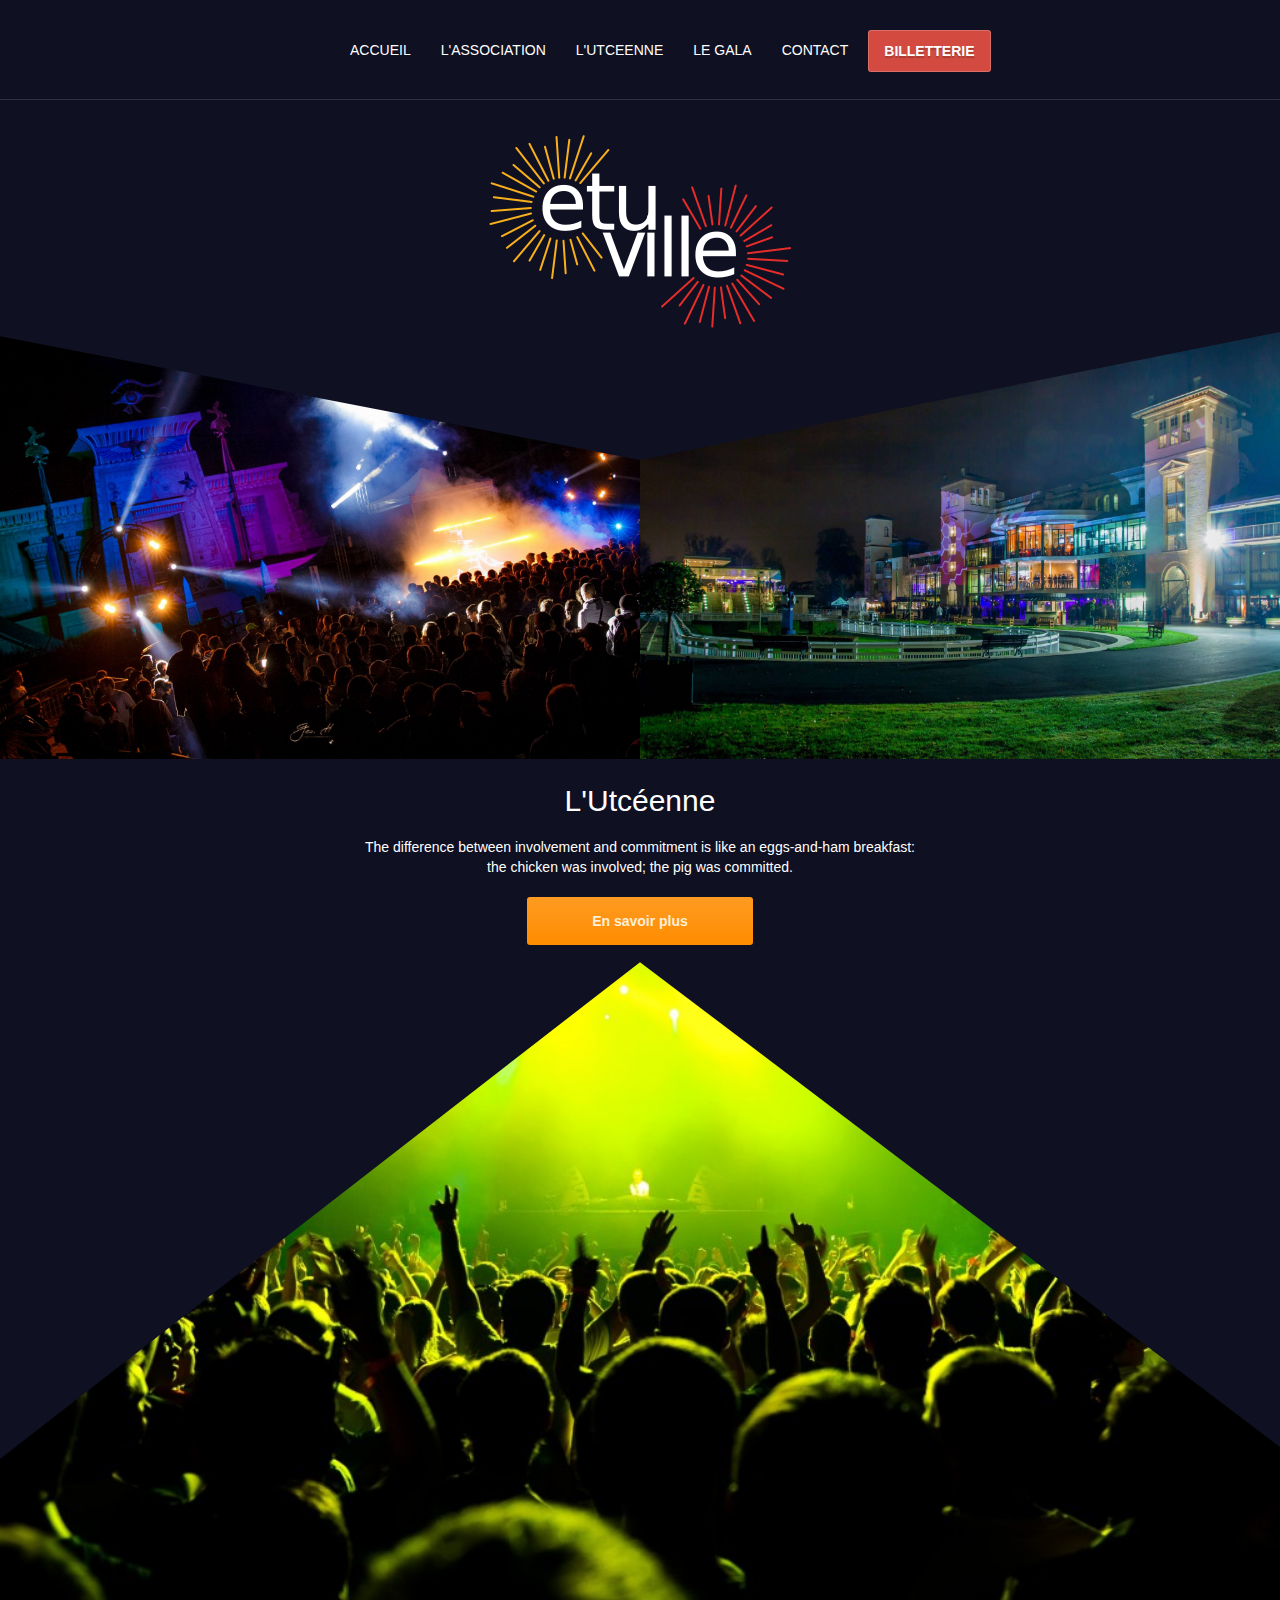
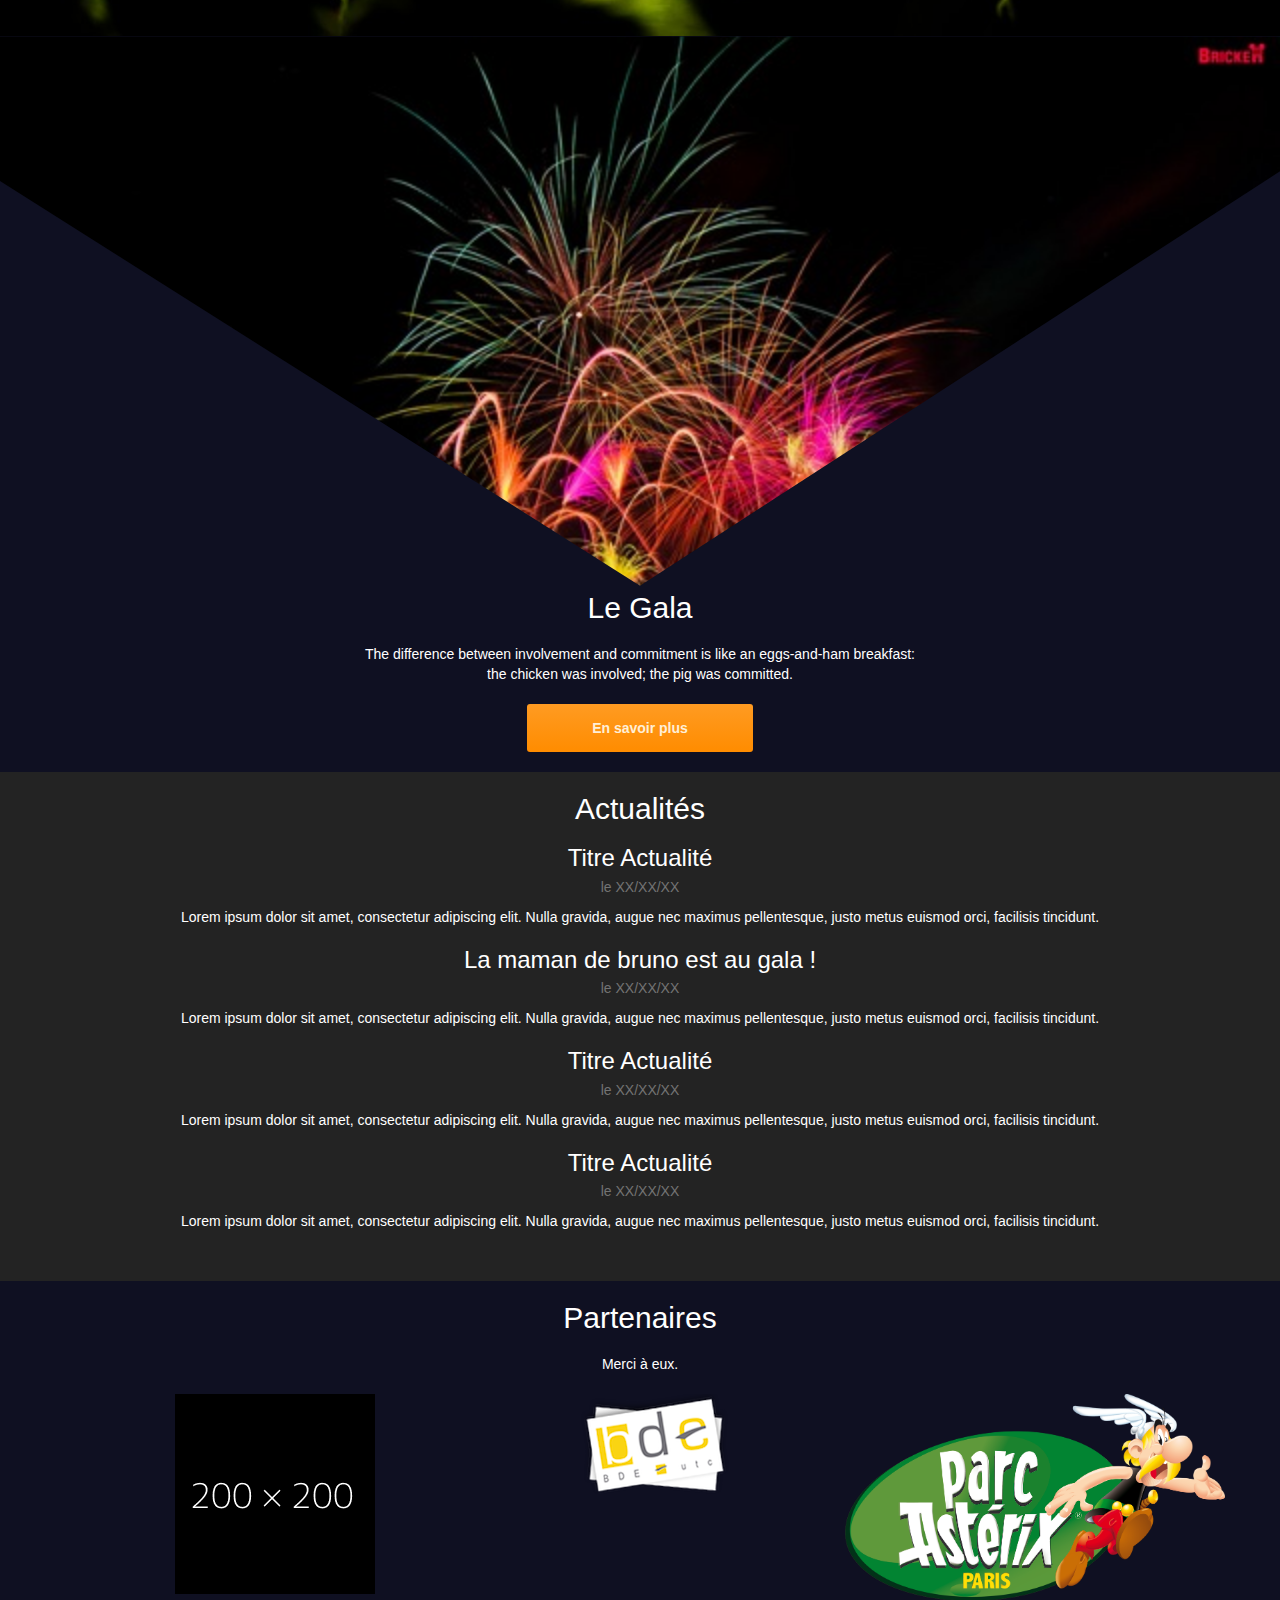
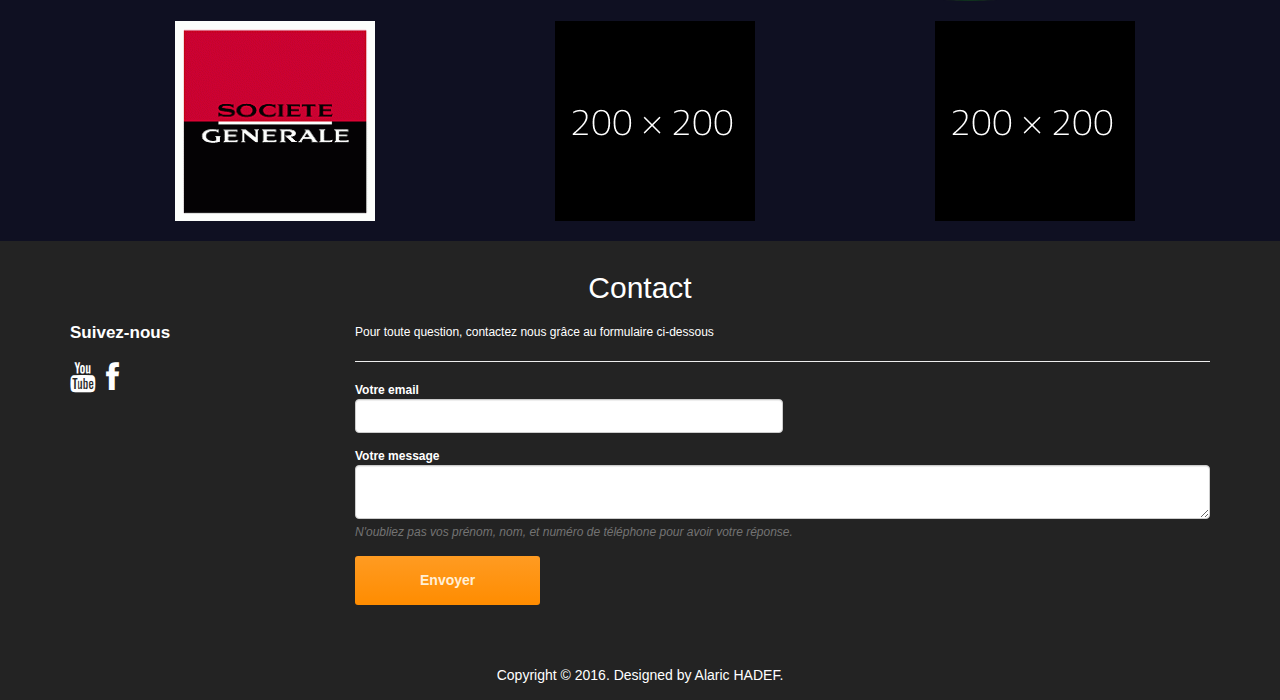
==== index.html @ 393c7830 "test photos carrousel" ====
<!DOCTYPE html>
<html lang="fr">
<head>
	<meta charset="utf-8">
	<meta name="viewport" content="width=device-width, initial-scale=1.0">
	<title>Etuville - Accueil</title>
	<link rel="shortcut icon" href="images/favicon.png">
	<link rel="stylesheet" media="screen" href="http://fonts.googleapis.com/css?family=Open+Sans:300,400,700">
	<link rel="stylesheet" href="css/bootstrap.min.css">
	<link rel="stylesheet" href="css/font-awesome.min.css">
	<link rel="stylesheet" href="css/style.css">
	<!--[if lt IE 9]>
	<script src="js/html5shiv.js"></script>
	<script src="js/respond.min.js"></script>
	<![endif]-->
</head>
<body class="home">
	<!-- Barre de navigation -->
	<nav class="navbar navbar-inverse navbar-fixed-top col-xs-12 col-sm-12 col-md-12 col-lg-12" >
		<div class="container col-md-offset-3 col-lg-offset-3">
			<div class="navbar-header">
				<button type="button" class="navbar-toggle collapsed" data-toggle="collapse" data-target="#navbar" aria-expanded="false" aria-controls="navbar">
					<span class="sr-only">Toggle navigation</span>
					<span class="icon-bar"></span>
					<span class="icon-bar"></span>
					<span class="icon-bar"></span>
					<span class="icon-bar"></span>
					<span class="icon-bar"></span>
				</button>
			</div>
			<div id="navbar" class="navbar-collapse collapse">
				<ul class="nav navbar-nav">
					<li class = "active"><a href="index.html">ACCUEIL</a></li>
					<li><a href="association.html">L'ASSOCIATION</a></li>
					<li><a href="index.html#utceenne">L'UTCEENNE</a></li>
					<li><a href="index.html#gala">LE GALA</a></li>
					<li><a href="index.html#contact">CONTACT</a></li>
					<li><a class="btn btn-success" href="http://assos.utc.fr/etuville/billetterie/">BILLETTERIE</a></li>
				</ul>
			</div>
		</div>
	</nav>
	<!-- /Barre de navigation -->
	<!-- Logo -->
	<header id="head">
		<img id="logo" class="img-responsive center-block" src="images/logo.png" alt="Logo Etuville">
	</header>
	<!-- /Logo -->
	<!-- Carrousel d'images -->
	<div class="col-xs-12 col-sm-12 col-md-12 col-lg-12 margin_bottom">
		<div class="col-xs-6 col-sm-6 col-md-6 col-lg-6" id="slidergauche">
			<figure>
				<img src="images/carrousel/asterix_1.jpg" alt="Photo soirée">
				<img src="images/carrousel/asterix_2.jpg" alt="Photo soirée">
				<img src="images/carrousel/asterix_3.jpg" alt="Photo soirée">
				<img src="images/carrousel/asterix_4.jpg" alt="Photo soirée">
			</figure>
		</div>
		<div id="sliderdroit">
			<figure>
				<img src="images/carrousel/gala_1.jpg" alt="Photo soirée">
				<img src="images/carrousel/gala_2.jpg" alt="Photo soirée">
				<img src="images/carrousel/gala_3.jpg" alt="Photo soirée">
				<img src="images/carrousel/gala_4.jpg" alt="Photo soirée">
			</figure>
		</div>
	</div>
	<!-- /Carrousel d'images -->
	<!-- L'UTCéenne -->
	<div class="padding_top text-center">
		<div class="margin_bottom">
			<h2 class="thin margin_bottom">L'Utcéenne</h2>
			<p class="margin_bottom">
				The difference between involvement and commitment is like an eggs-and-ham breakfast:<br>
				the chicken was involved; the pig was committed.
			</p>
			<p><a class="btn btn-action btn-lg" role="button" href="utceenne.html">En savoir plus</a></p>
			<a name="utceene"></a>
		</div>
		<div class="triangle_haut">
			<img class="img-responsive" src="images/utceenne.jpg">
		</div>
	</div>
	<!-- /L'UTCéenne -->
	<!-- Le Gala -->
	<div class="text-center">
		<div class="triangle_bas">
			<img class="img-responsive" src="images/gala.jpg">
			<a name="gala"></a>
		</div>
		<div class="margin_bottom">
			<h2 class="thin margin_bottom">Le Gala</h2>
			<p class="margin_bottom">
				The difference between involvement and commitment is like an eggs-and-ham breakfast:<br>
				the chicken was involved; the pig was committed.
			</p>
			<p><a class="btn btn-action btn-lg" role="button" href="gala.html">En savoir plus</a></p>
		</div>
	</div>
	<!-- /Le Gala -->
	<!-- Actualités -->
	<div class="background_grey padding_bottom">	
		<br>
		<h2 class="text-center">Actualités</h2>
		<br>
		<div class="row text-center margin_bottom">
			<div class="col-xs-12 col-sm-12 col-md-12 col-lg-12">
				<h3>Titre Actualité</h3>
				<p class="help-block">le XX/XX/XX</p>
				<p>Lorem ipsum dolor sit amet, consectetur adipiscing elit. Nulla gravida, augue nec maximus pellentesque, justo metus euismod orci, facilisis tincidunt.</p>
			</div>
		</div>
		<div class="row text-center margin_bottom">
			<div class="col-xs-12 col-sm-12 col-md-12 col-lg-12">
				<h3><a href = "gala.html#bruno"> La maman de bruno est au gala ! </a></h3>
				<p class="help-block">le XX/XX/XX</p>
				<p>Lorem ipsum dolor sit amet, consectetur adipiscing elit. Nulla gravida, augue nec maximus pellentesque, justo metus euismod orci, facilisis tincidunt.</p>
			</div>
		</div>
		<div class="row text-center margin_bottom">
			<div class="col-xs-12 col-sm-12 col-md-12 col-lg-12">
				<h3>Titre Actualité</h3>
				<p class="help-block">le XX/XX/XX</p>
				<p>Lorem ipsum dolor sit amet, consectetur adipiscing elit. Nulla gravida, augue nec maximus pellentesque, justo metus euismod orci, facilisis tincidunt.</p>
			</div>
		</div>
		<div class="row text-center margin_bottom">
			<div class="col-xs-12 col-sm-12 col-md-12 col-lg-12">
				<h3>Titre Actualité</h3>
				<p class="help-block">le XX/XX/XX</p>
				<p>Lorem ipsum dolor sit amet, consectetur adipiscing elit. Nulla gravida, augue nec maximus pellentesque, justo metus euismod orci, facilisis tincidunt.</p>
			</div>
		</div>
	</div>
	<!-- /Actualités -->
	<!-- Partenaires -->
	<div class="container">
		<br>
		<h2 class="text-center">Partenaires</h2>
		<br>
		<p class="text-center">Merci à eux.</p>
		<br>
		<div class="container text-center">
			<div class="row">
				<div class="col-xs-4 col-sm-4 col-md-4 col-lg-4"><a href="#"><img src="images/empty200x200.png" alt="Logo Partenaire"></a></div>
				<div class="col-xs-4 col-sm-4 col-md-4 col-lg-4"><a href="#"><img src="images/logo_bde.png" alt="Logo Partenaire"></a></div>
				<div class="col-xs-4 col-sm-4 col-md-4 col-lg-4"><a href="#"><img src="images/asterix.png" alt="Logo Partenaire"></a></div>
			</div>
			<br>
			<div class="row">
				<div class="col-xs-4 col-sm-4 col-md-4 col-lg-4"><a href="#"><img src="images/societegenerale.png" alt="Logo Partenaire"></a></div>
				<div class="col-xs-4 col-sm-4 col-md-4 col-lg-4"><a href="#"><img src="images/empty200x200.png" alt="Logo Partenaire"></a></div>
				<div class="col-xs-4 col-sm-4 col-md-4 col-lg-4"><a href="#"><img src="images/empty200x200.png" alt="Logo Partenaire"></a></div>
			</div>
			<br>
		</div>
	</div>
	<!-- /Partenaires -->
	<!-- Pied de page -->
	<footer id="footer" class="top-space">
		<div class="footer1">
			<h2 class="thin margin_bottom text-center">Contact</h2>
			<div class="container">
				<div class="row">
					<!-- Réseaux sociaux -->
					<div class="col-md-3 widget">
						<h3 class="widget-title">Suivez-nous</h3>
						<div class="widget-body">
							<p class="follow-me-icons">
								<!--<a href=""><i class="fa fa-twitter fa-2"></i></a>-->
								<!--<a href=""><i class="fa fa-dribbble fa-2"></i></a>-->
								<a href="https://www.youtube.com/user/ETUVILLE"><i class="fa fa-youtube fa-2"></i></a>
								<a href="https://www.facebook.com/profile.php?id=100010850087126"><i class="fa fa-facebook fa-2"></i></a>
							</p>
						</div>
					</div>
					<!-- /Réseaux sociaux -->
					<!-- Contact -->
					<div class="col-md-9 widget">
						<div class="widget-body">
							<a name="contact"></a>
							<p>Pour toute question, contactez nous grâce au formulaire ci-dessous</p>
							<hr>
							<form method="post" action="contact.php">
								<div class="row">
									<div class="col-sm-6">
										<div class="form-group">
											<label class="control-label required">Votre email</label>
											<input type="email" name="email" required="required" class="form-control">
										</div>
									</div>
								</div>
								<div class="form-group">
									<label class="control-label">Votre message</label>
									<textarea name="message" class="form-control"></textarea>
									<p class="help-block"><i>N'oubliez pas vos prénom, nom, et numéro de téléphone pour avoir votre réponse.</i></p>
								</div>
								<div class="form-group">
									<input class="btn btn-action btn-lg" type="submit" name="submit" value="Envoyer">
								</div>
							</form>
						</div>
					</div>
					<!-- /Contact -->
				</div>
			</div>
		</div>
		<div class="footer3">
			<p>Copyright &copy; 2016. Designed by Alaric HADEF.</p>
		</div>
	</footer>
	<!-- /Pied de page -->
	<script src="js/jquery.min.js"></script>
	<script src="js/bootstrap.min.js"></script>
</body>
</html>
---- css/style.css ----
#head {
	margin-top: 10%;
	text-align: center;
	color: white;
	font-family: "Open sans", Helvetica, Arial;
	font-weight: 300;
}
<<<<<<< HEAD
=======
.myhred{
height: 5px;
margin-left: auto;
margin-right: auto;
background-color:rgba(210, 74, 64, 1);
color:#FF0066;
border: 0 none;
margin-top: 50px;
margin-bottom:50px;
   
}

#head2 {
	text-align: center;
	color: white;
	font-family: "Open sans", Helvetica, Arial;
	font-weight: 300;
}

#head.secondary {
	height: 100px;
	min-height: 100px;
	padding-top: 0px;
}

#head .lead {
	font-family: "Open sans", Helvetica, Arial;
	font-size: 44px;
	margin-bottom: 6px;
	color: white;
	line-height: 1.15em;
}

#head .tagline {
	color: rgba(255,255,255,0.75);
	margin-bottom: 25px;
}

#head .tagline a {
	color: #fff;
}

#head .btn {
	margin-bottom: 10px;
}

#head .btn-default {
	text-shadow: none;
	background: transparent;
	color: rgba(255,255,255,.5);
	-webkit-box-shadow: inset 0px 0px 0px 3px rgba(255,255,255,.5);
	-moz-box-shadow: inset 0px 0px 0px 3px rgba(255,255,255,.5);
	box-shadow: inset 0px 0px 0px 3px rgba(255,255,255,.5);
	background: transparent;
}

#head .btn-default:hover, #head .btn-default:focus {
	color: rgba(255,255,255,.8);
	-webkit-box-shadow: inset 0px 0px 0px 3px rgba(255,255,255,.8);
	-moz-box-shadow: inset 0px 0px 0px 3px rgba(255,255,255,.8);
	box-shadow: inset 0px 0px 0px 3px rgba(255,255,255,.8);
	background: transparent;
}

#head .btn-default:active, #head .btn-default.active {
	color: #fff;
	-webkit-box-shadow: inset 0px 0px 0px 3px #fff;
	-moz-box-shadow: inset 0px 0px 0px 3px #fff;
	box-shadow: inset 0px 0px 0px 3px #fff;
	background: transparent;
}

@media (max-width: 767px) { 
	#head {
		min-height: 420px;
		padding-top: 160px;
	}
	#head .lead {
		font-size: 34px;
	}
}

.col-centered {
	float: none;
	margin: 0 auto;
}
>>>>>>> origin/master

h1, h2, h3, h4, h5, h6 {
	font-family: "Open sans", Helvetica, Arial;
}

.thin {
	font-weight: 300;
	color: white;
}

img { max-width: 100% }

/* Main content block */
.maincontent { }
/* Sidebars */
.sidebar {
    padding-top: 36px;
    padding-bottom: 30px;
}
.sidebar .widget { margin-bottom: 20px }
.sidebar h1,
.sidebar .h1,
.sidebar h2,
.sidebar .h2,
.sidebar h3,
.sidebar .h3 { margin-top: 20px }
/* Footer */
.footer1 {
    background: #232323;
    padding: 30px 0 0 0;
    font-size: 12px;
    color: #999;
}
.footer1 a { color: white; }
.footer1 a:hover .fa-facebook{ color: #365899 }
.footer1 a:hover .fa-youtube{ color: #cc181e }
.footer1 .widget { margin-bottom: 30px }
.footer1 .widget-title {
    font-size: 17px;
    font-weight: bold;
    color: white;
    margin: 0 0 20px;
}
.footer1 .entry-meta {
    border-top: 1px solid #ccc;
    border-bottom: 1px solid #ccc;
    margin: 0 0 35px 0;
    padding: 2px 0;
    color: #888888;
    font-size: 12px;
    font-size: 0.75rem;
}
.footer1 .entry-meta a { color: #333333 }
.footer1 .entry-meta .meta-in {
    border-top: 1px solid #ccc;
    border-bottom: 1px solid #ccc;
    padding: 10px 0;
}
.follow-me-icons { 
	font-size: 30px;
}
.follow-me-icons i {
    float: left;
    margin: 0 10px 0 0;
}
.footer2 {
    background: #191919;
    padding: 15px 0;
    color: #777;
    font-size: 12px;
}
.footer2 a { color: #aaa }
.footer2 a:hover { color: #fff }
.footer2 p { margin: 0 }
.widget-simplenav { margin-left: -5px }
.widget-simplenav a { margin: 0 5px }
/* bootstrap-theme.css */
/* font-family: "CenturyGothicRegular"; _NO__DOTCOMMA__AFTER__*/
@font-face {
    font-family: "CenturyGothicRegular";
    src: url("../fonts/CenturyGothicRegular/CenturyGothicRegular.eot");
    src: url("../fonts/CenturyGothicRegular/CenturyGothicRegular.eot?#iefix")format("embedded-opentype"),
    url("../fonts/CenturyGothicRegular/CenturyGothicRegular.woff") format("woff"),
    url("../fonts/CenturyGothicRegular/CenturyGothicRegular.ttf") format("truetype");
    font-style: normal;
    font-weight: normal;
}

/*******************************/
/*          Navigation         */
/*******************************/

.navbar-inverse {
    border-radius : 0;
    background : rgba(15, 16, 34, 1);
    border-bottom : 1px solid rgba(255, 255, 255, 0.15);
    min-height : 100px;
    padding-top : 25px;
    margin-bottom:0;
}

.navbar-inverse *:focus { outline: 0; }
media_tag_1 {media_subcode:1}

.navbar-inverse .navbar-nav > li > a,
.navbar-inverse .navbar-nav > .open ul > a { color:rgba(255, 255, 255, .4); }

.navbar-inverse .navbar-nav > .active > a,
.navbar-inverse .navbar-nav > .active > a:hover, 
.navbar-inverse .navbar-nav > .active > a:focus { color: #fff; background:none ; }
.navbar-inverse .navbar-nav > .open > a{ background:none; color:white; }

.navbar-inverse .navbar-nav>li>a:hover, 
.navbar-inverse .navbar-nav>li>a:focus,
.navbar-inverse .navbar-nav>.open>a:hover, 
.navbar-inverse .navbar-nav>.open>a:focus { background:none; color:white; }

.navbar-inverse .navbar-nav > .active > a { background:none; color:white; }

.navbar-inverse .navbar-brand { font-family: "CenturyGothicRegular", helvetica, arial; font-size: 24px; color:white; padding:0 0 0 15px; margin:12px 0 0 0; }
.navbar-inverse .navbar-brand img { margin-top:-8px;}

.navbar-nav .dropdown-menu {
    left:-5px;
    font-size: 13px;
    background-color: rgba(0, 0, 0, .7);
    border: 0px none;
    -webkit-border-radius: 0px; -moz-border-radius: 0px; border-radius: 0px;
    -webkit-box-shadow: 0 6px 12px rgba(0, 0, 0, 0.175); box-shadow: 0 6px 12px rgba(0, 0, 0, 0.175);
}
.navbar-nav .dropdown-menu > li > a {  padding:7px 20px; }
.navbar-nav .dropdown-menu > li > a:hover,
.navbar-nav .dropdown-menu > li > a:focus,
.navbar-nav .dropdown-menu > .active > a:hover{ background: rgba(255, 255, 255, .1); color:white; }

.navbar-nav .dropdown-menu > .active > a,
.navbar-nav .dropdown-menu > .active > a:focus { background: none; color:#fff; }

.navbar-nav .btn { border:1px solid rgba(255, 255, 255, .2); margin-left:5px; margin-top:5px; padding-top:10px; padding-bottom:10px; }

.navbar-nav a.btn:focus, 
.navbar-nav a.btn:hover  { border:1px solid rgba(255,255,255,.6); }

.navbar-collapse { 
	border:0 none;
  	border-top:0 none; 
  	box-shadow: none; 
  	margin: auto;
 }
media_tag_2 {media_subcode:2}

.navbar-static-top,
.navbar-fixed-top,
.navbar-fixed-bottom { border-radius: 0; }


.navbar-inverse .navbar-nav>li>a{
	color: white;
}

.btn-default, .btn-primary, .btn-success, .btn-action
.btn-info,    .btn-warning, .btn-danger {
    text-shadow: 0 2px 1px rgba(0, 0, 0, .2);
}

.btn { padding: 10px 40px; font-weight: bold; border:0 none; -webkit-border-radius: 3px; -moz-border-radius: 3px; border-radius: 3px; }
.btn-lg { padding: 15px 65px; font-size: 14px; font-weight:bold; }
.btn-default { text-shadow: none; background:transparent; color:rgba(50,50,50,.5); -webkit-box-shadow:inset 0px 0px 0px 3px rgba(50,50,50,.5); -moz-box-shadow:inset 0px 0px 0px 3px rgba(50,50,50,.5); box-shadow:inset 0px 0px 0px 3px rgba(50,50,50,.5); }
.btn-default:hover,
.btn-default:focus { color:rgba(50,50,50,.8); -webkit-box-shadow:inset 0px 0px 0px 3px rgba(50,50,50,.8); -moz-box-shadow:inset 0px 0px 0px 3px rgba(50,50,50,.8); box-shadow:inset 0px 0px 0px 3px rgba(50,50,50,.8); background: transparent; }
.btn-default:active,
.btn-default.active { color:#333; -webkit-box-shadow:inset 0px 0px 0px 3px #333; -moz-box-shadow:inset 0px 0px 0px 3px #333; box-shadow:inset 0px 0px 0px 3px #333; background: transparent; }

.btn-action,
.btn-primary { color:#FFEFD7; background-image: -webkit-linear-gradient(top, #FF9B22 0%, #FF8C00 100%); background-image: linear-gradient(to bottom, #FF9B22 0%, #FF8C00 100%); filter: progid:DXImageTransform.Microsoft.gradient(startColorstr='#ffFF9B22', endColorstr='#ffFF8C00', GradientType=0); filter: progid:DXImageTransform.Microsoft.gradient(enabled = false); background-repeat: repeat-x; border:0 none; }
.btn-action:hover,
.btn-action:focus { color:#fff; background: #FF9B22; }
.btn-action:active {    background: #FF8C00; }

.img-rounded { -webkit-border-radius: 3px; -moz-border-radius: 3px; border-radius: 3px; }

body {
    background: rgba(15, 16, 34, 1) !important;
    color: white;
}

#logo {
	margin-top: 2%;
}

/* Carrousels */
/* Carrousels */
/* Carrousels */
/* Carrousels */
/* Carrousels */

media_tag_3 {media_subcode:3}
media_tag_4 {media_subcode:4}
media_tag_5 {media_subcode:5}

.col-xs-1, .col-sm-1, .col-md-1, .col-lg-1, 
.col-xs-2, .col-sm-2, .col-md-2, .col-lg-2, 
.col-xs-3, .col-sm-3, .col-md-3, .col-lg-3, 
.col-xs-4, .col-sm-4, .col-md-4, .col-lg-4, 
.col-xs-5, .col-sm-5, .col-md-5, .col-lg-5, 
.col-xs-6, .col-sm-6, .col-md-6, .col-lg-6, 
.col-xs-7, .col-sm-7, .col-md-7, .col-lg-7, 
.col-xs-8, .col-sm-8, .col-md-8, .col-lg-8, 
.col-xs-9, .col-sm-9, .col-md-9, .col-lg-9, 
.col-xs-10, .col-sm-10, .col-md-10, .col-lg-10, 
.col-xs-11, .col-sm-11, .col-md-11, .col-lg-11, 
.col-xs-12, .col-sm-12, .col-md-12, .col-lg-12 {
    padding-left: 0px;
    padding-right: 0px;
}

.row {
	margin-right: 0px;
	margin-left: 0px;
}

h1, h2, h3, h4, h5, h6, ul, li, a, div, p, body, input, button, select,label, ul, li, div, section, article, aside, input, button, textarea, select, label {
	margin: 0px;
	padding: 0px;
	color: white;
}

div#slidergauche {
	width: 100%;
	max-width: 720px;
}

div#slidergauche figure {
	position: relative;
	width: 400%;
	margin: 0;
	padding: 0;
	font-size: 0;
	text-align: left;
}

div#slidergauche figure img {
	width: 25%;
	height: auto;
	float: left;
	-webkit-clip-path: polygon(0 1%, 100% 30%, 100% 100%, 0% 100%);
	clip-path: polygon(0 1%, 100% 30%, 100% 100%, 0% 100%);
}

div#slidergauche {
	width: 75%;
	max-width: 3840px;
	overflow: hidden;
}

@keyframes slidygauche {
	0% { left: 0% }
	20% { left: 0% }
	25% { left: -100% }
	45% { left: -100% }
	50% { left: -200% }
	70% { left: -200% }
	90% { left: -300% }
	100% { left: -300% }
}

div#slidergauche figure {
	position: relative;
	width: 400%;
	margin: 0;
	padding: 0;
	font-size: 0;
	left: 0;
	text-align: left;
	animation: 30s slidygauche infinite;
}

div#sliderdroit figure {
	position: relative;
	width: 400%;
	margin: 0;
	padding: 0;
	font-size: 0;
	text-align: left;
}

div#sliderdroit figure img {
	width: 25%;
	height: auto;
	float: left;
	-webkit-clip-path: polygon(0 30%, 100% 0, 100% 100%, 0% 100%);
	clip-path: polygon(0 30%, 100% 0, 100% 100%, 0% 100%);
}

div#sliderdroit {
	width: 75%;
	max-width: 3840px;
	overflow: hidden;
}

@keyframes slidydroit {
	0% { left: -300% }
	20% { left: -300% }
	25% { left: -200% }
	45% { left: -200% }
	50% { left: -100% }
	70% { left: -100% }
	90% { left: 0% }
	100% { left: 0% }
}

div#sliderdroit figure {
	position: relative;
	width: 400%;
	margin: 0;
	padding: 0;
	font-size: 0;
	left: 0;
	text-align: left;
	animation: 30s slidydroit infinite;
}

div#sliderdroit, div#sliderdroit{
  display: inline-block;
  width: 50%;
}

div#slidergauche{
  width: 50%;
}

.triangle_haut {
	margin-top: -40%;
	-webkit-clip-path: polygon(50% 43%, 100% 84%, 100% 100%, 0 100%, 0 85%);
	clip-path: polygon(50% 43%, 100% 84%, 100% 100%, 0 100%, 0 85%);
}

.triangle_haut img{
	width: 100%;
}

.triangle_bas {
	margin-bottom: -32%;
	-webkit-clip-path: polygon(50% 57%, 100% 14%, 100% 0, 0 0, 0 15%);
	clip-path: polygon(50% 57%, 100% 14%, 100% 0, 0 0, 0 15%);
}

.triangle_bas img{
	width: 100%;
}

.btn-success{
	background-color:rgba(210, 74, 64, 1);
}

.footer3{
	background-color: #232323;
	padding: 15px;
	text-align: center;
}

.margin_bottom{
	margin-bottom: 20px;
}

.padding_bottom{
	padding-bottom: 30px;
}

.padding_top{
	padding-top: 30px;
}
.background_grey{
	background-color: #232323;
}
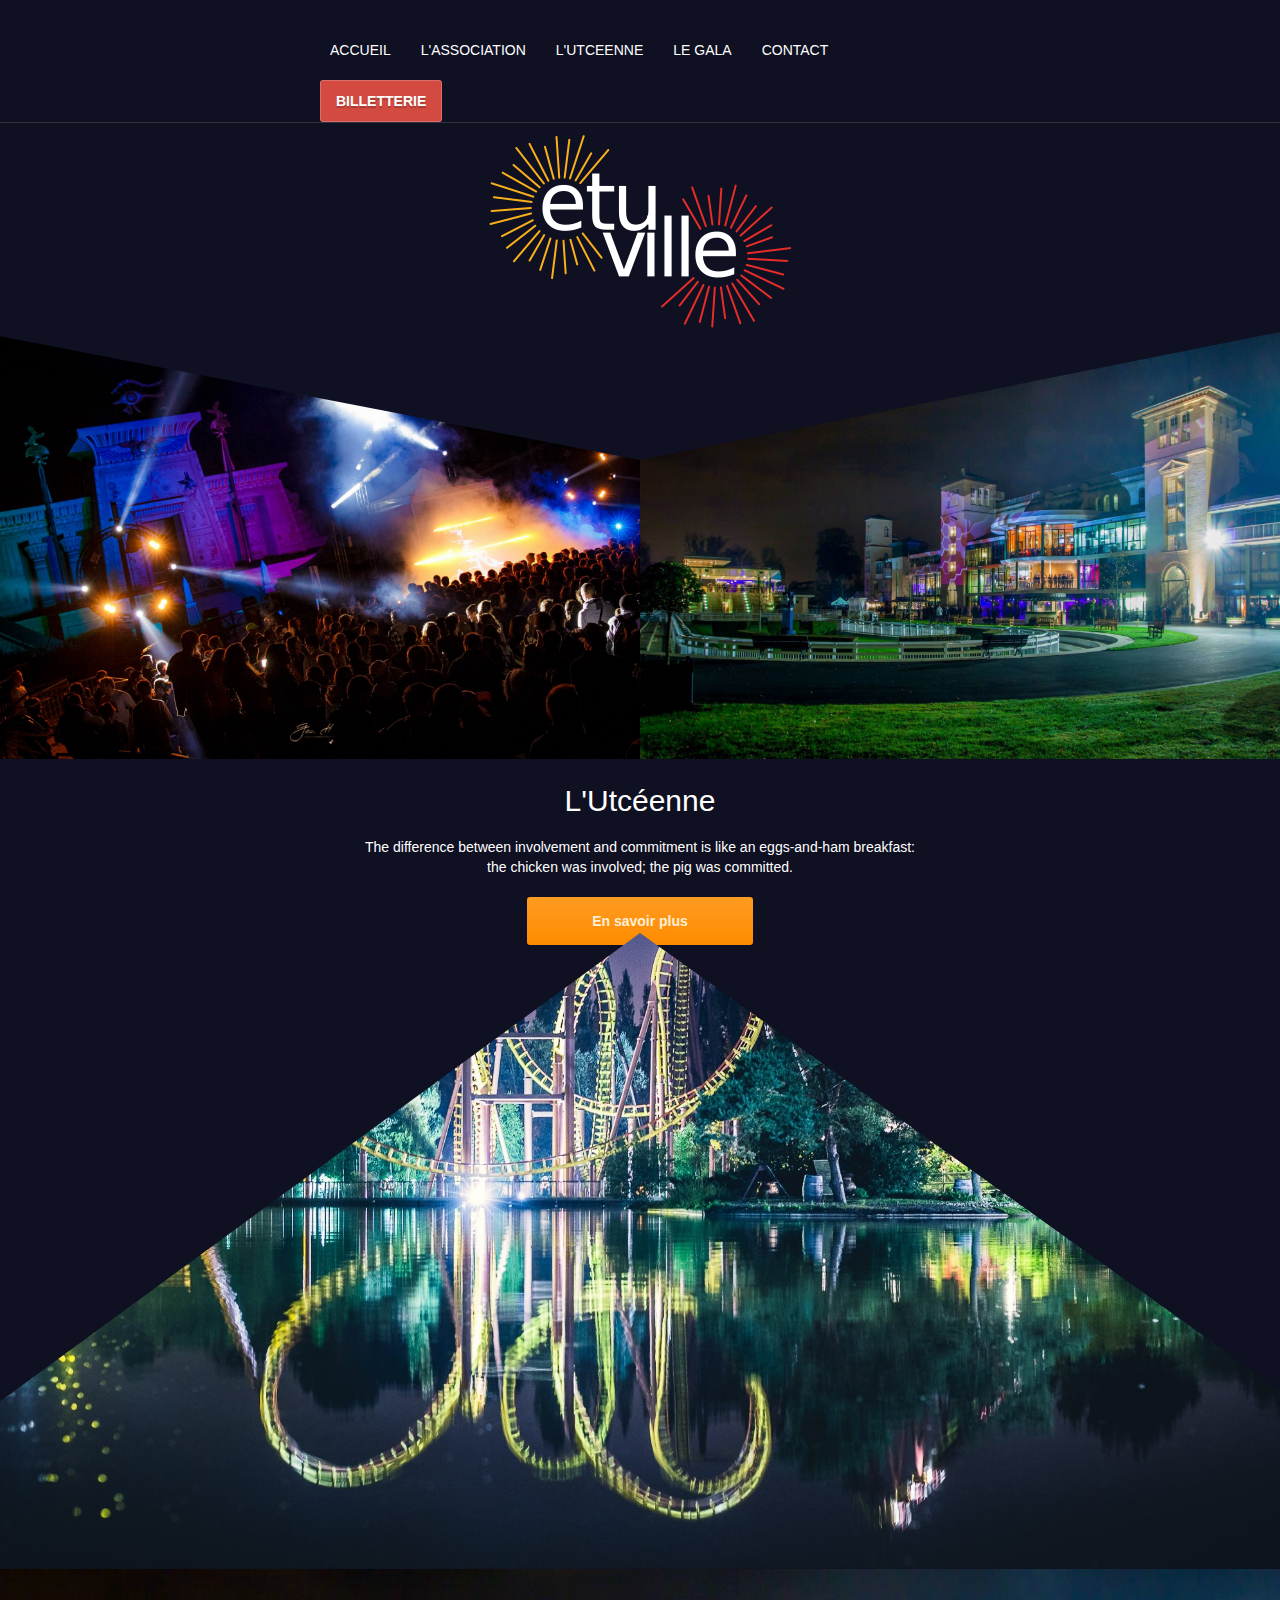
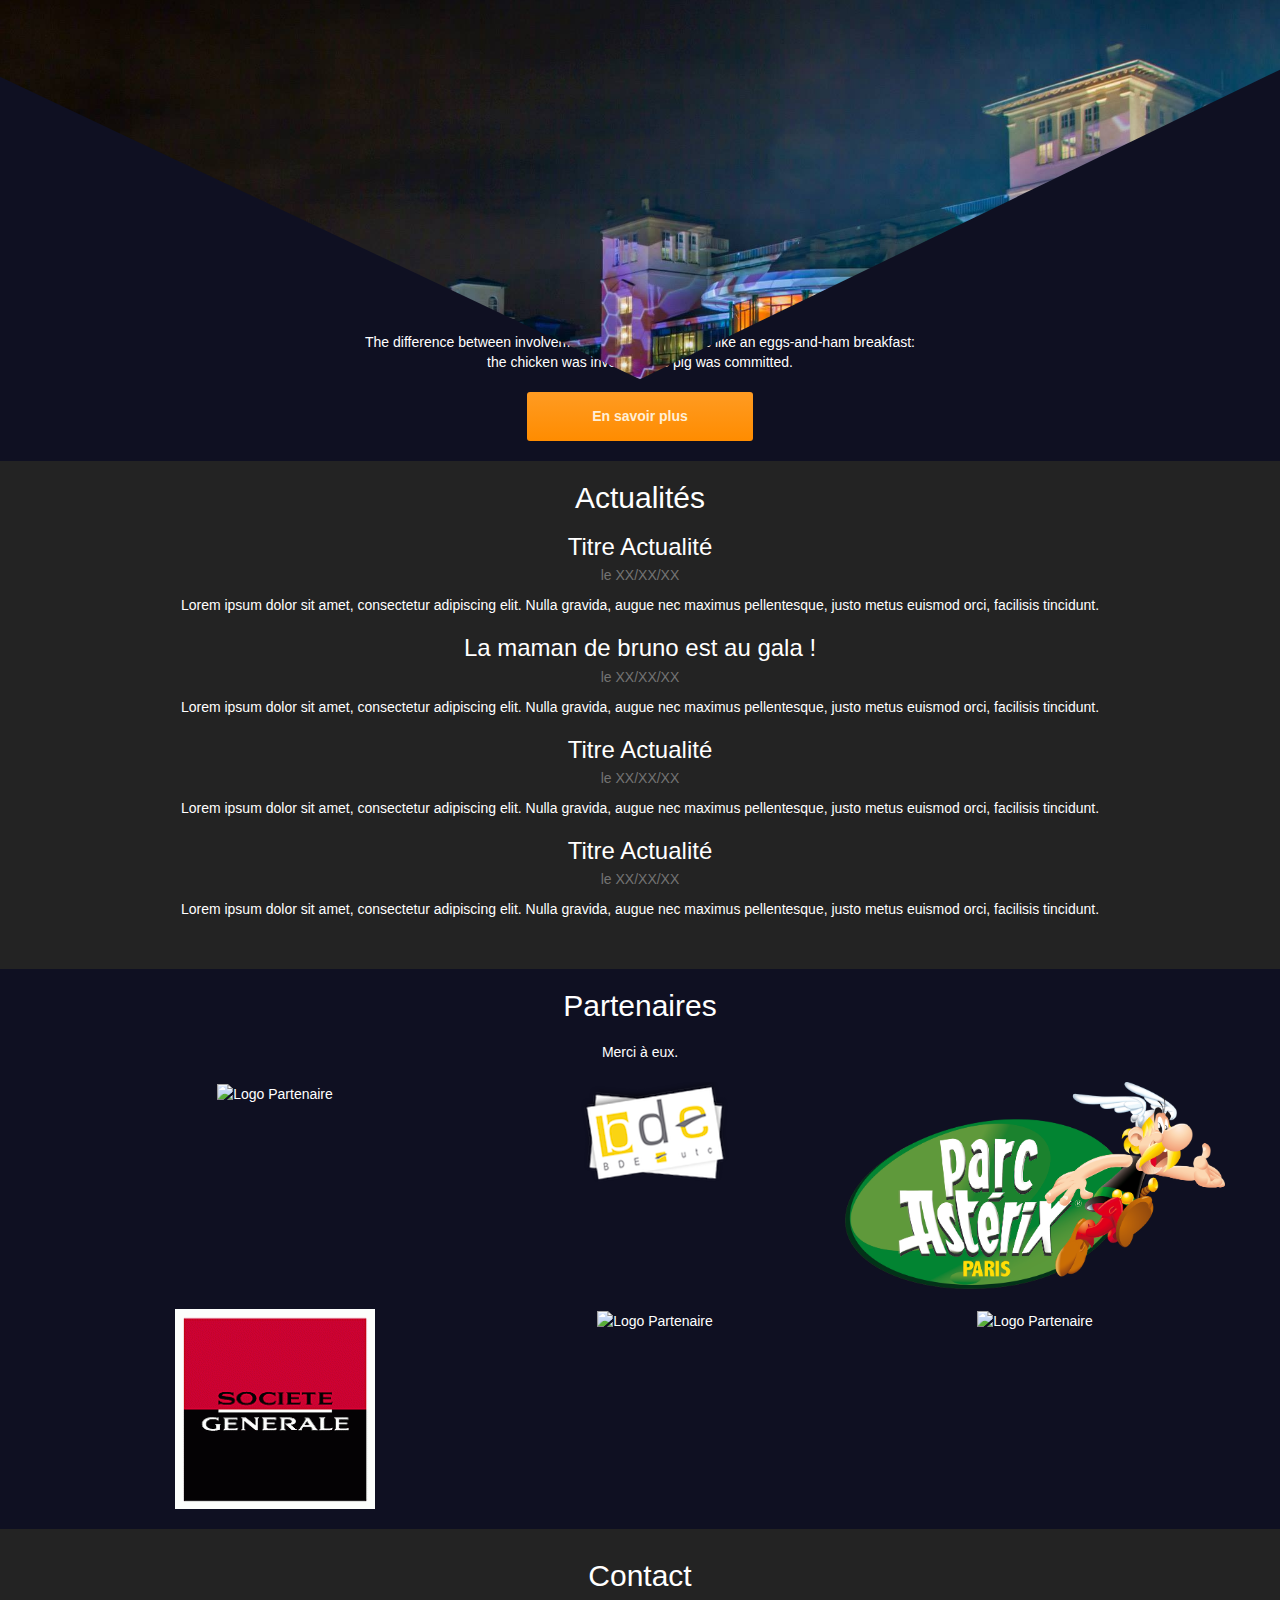
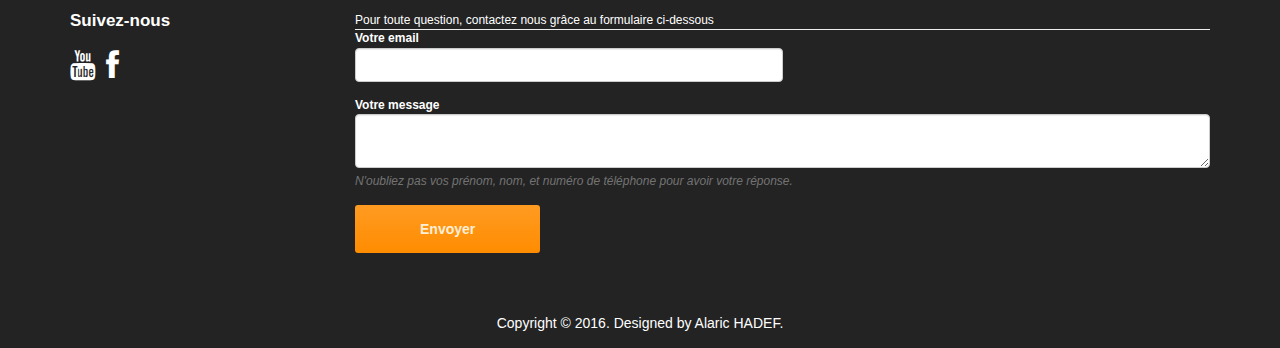
==== commit 7a33cf5c: "amélioration graphique" ====
--- a/index.html
+++ b/index.html
@@ -16,8 +16,8 @@
 </head>
 <body class="home">
 	<!-- Barre de navigation -->
-	<nav class="navbar navbar-inverse navbar-fixed-top col-xs-12 col-sm-12 col-md-12 col-lg-12" >
-		<div class="container col-md-offset-3 col-lg-offset-3">
+	<nav class="navbar navbar-inverse navbar-fixed-top navbar_center" >
+		<div class="container">
 			<div class="navbar-header">
 				<button type="button" class="navbar-toggle collapsed" data-toggle="collapse" data-target="#navbar" aria-expanded="false" aria-controls="navbar">
 					<span class="sr-only">Toggle navigation</span>
@@ -142,15 +142,15 @@
 		<br>
 		<div class="container text-center">
 			<div class="row">
-				<div class="col-xs-4 col-sm-4 col-md-4 col-lg-4"><a href="#"><img src="images/empty200x200.png" alt="Logo Partenaire"></a></div>
-				<div class="col-xs-4 col-sm-4 col-md-4 col-lg-4"><a href="#"><img src="images/logo_bde.png" alt="Logo Partenaire"></a></div>
-				<div class="col-xs-4 col-sm-4 col-md-4 col-lg-4"><a href="#"><img src="images/asterix.png" alt="Logo Partenaire"></a></div>
+				<div class="col-xs-4 col-sm-4 col-md-4 col-lg-4"><a href="#"><img src="images/partenaires/empty200x200.png" alt="Logo Partenaire"></a></div>
+				<div class="col-xs-4 col-sm-4 col-md-4 col-lg-4"><a href="#"><img src="images/partenaires/logo_bde.png" alt="Logo Partenaire"></a></div>
+				<div class="col-xs-4 col-sm-4 col-md-4 col-lg-4"><a href="#"><img src="images/partenaires/asterix.png" alt="Logo Partenaire"></a></div>
 			</div>
 			<br>
 			<div class="row">
-				<div class="col-xs-4 col-sm-4 col-md-4 col-lg-4"><a href="#"><img src="images/societegenerale.png" alt="Logo Partenaire"></a></div>
-				<div class="col-xs-4 col-sm-4 col-md-4 col-lg-4"><a href="#"><img src="images/empty200x200.png" alt="Logo Partenaire"></a></div>
-				<div class="col-xs-4 col-sm-4 col-md-4 col-lg-4"><a href="#"><img src="images/empty200x200.png" alt="Logo Partenaire"></a></div>
+				<div class="col-xs-4 col-sm-4 col-md-4 col-lg-4"><a href="#"><img src="images/partenaires/societegenerale.png" alt="Logo Partenaire"></a></div>
+				<div class="col-xs-4 col-sm-4 col-md-4 col-lg-4"><a href="#"><img src="images/partenaires/empty200x200.png" alt="Logo Partenaire"></a></div>
+				<div class="col-xs-4 col-sm-4 col-md-4 col-lg-4"><a href="#"><img src="images/partenaires/empty200x200.png" alt="Logo Partenaire"></a></div>
 			</div>
 			<br>
 		</div>
--- a/css/style.css
+++ b/css/style.css
@@ -186,6 +186,11 @@
 /*          Navigation         */
 /*******************************/
 
+.navbar-inverse .navbar-collapse, .navbar-inverse .navbar-form{
+	max-width: 650px;
+	margin: auto;
+}
+
 .navbar-inverse {
     border-radius : 0;
     background : rgba(15, 16, 34, 1);
@@ -315,7 +320,7 @@
 	margin-left: 0px;
 }
 
-h1, h2, h3, h4, h5, h6, ul, li, a, div, p, body, input, button, select,label, ul, li, div, section, article, aside, input, button, textarea, select, label {
+h1, h2, h3, h4, h5, h6, ul, li, a, div, p, body, input, button, select,label, ul, li, div, section, article, aside, input, button, textarea, select, label, hr {
 	margin: 0px;
 	padding: 0px;
 	color: white;
@@ -455,6 +460,10 @@
 	text-align: center;
 }
 
+.text-justify{
+	text-align: justify;
+}
+
 .margin_bottom{
 	margin-bottom: 20px;
 }
@@ -468,4 +477,8 @@
 }
 .background_grey{
 	background-color: #232323;
+}
+
+.orange{
+	color: rgb(231,165,48);
 }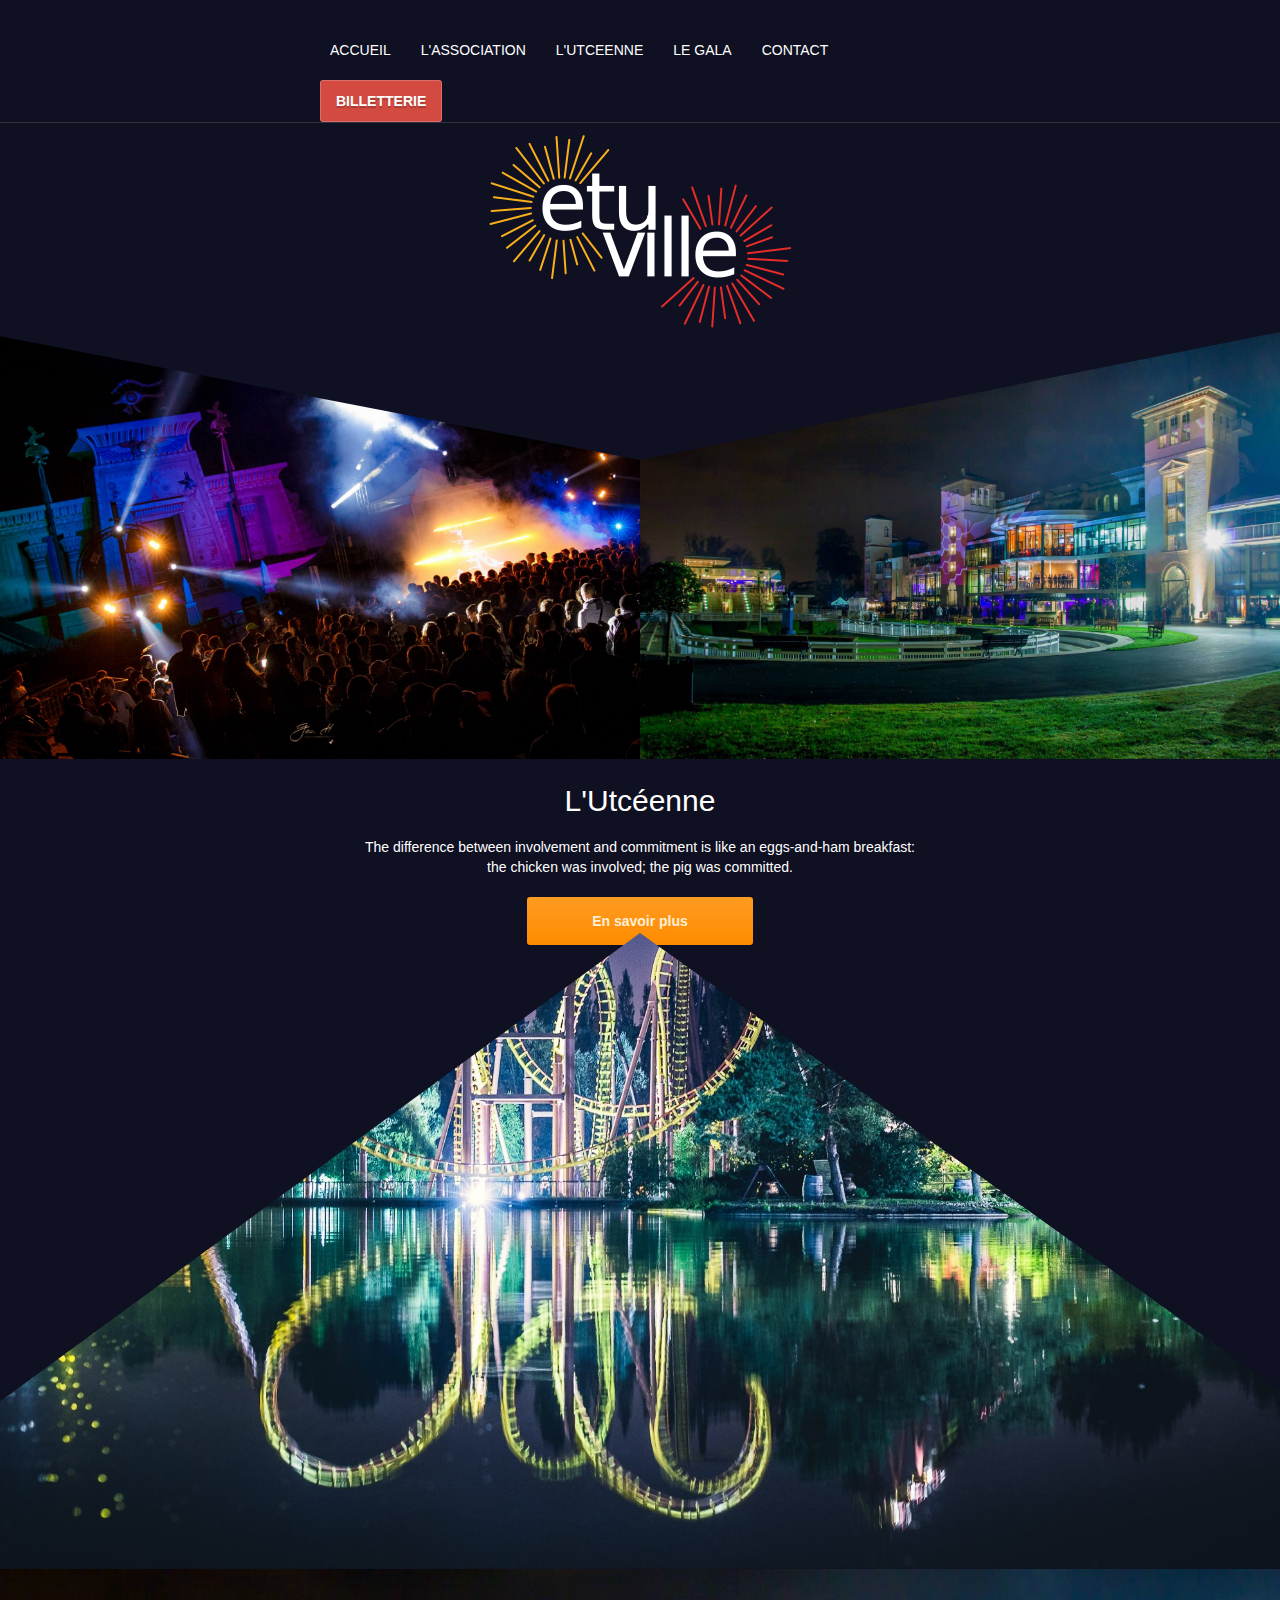
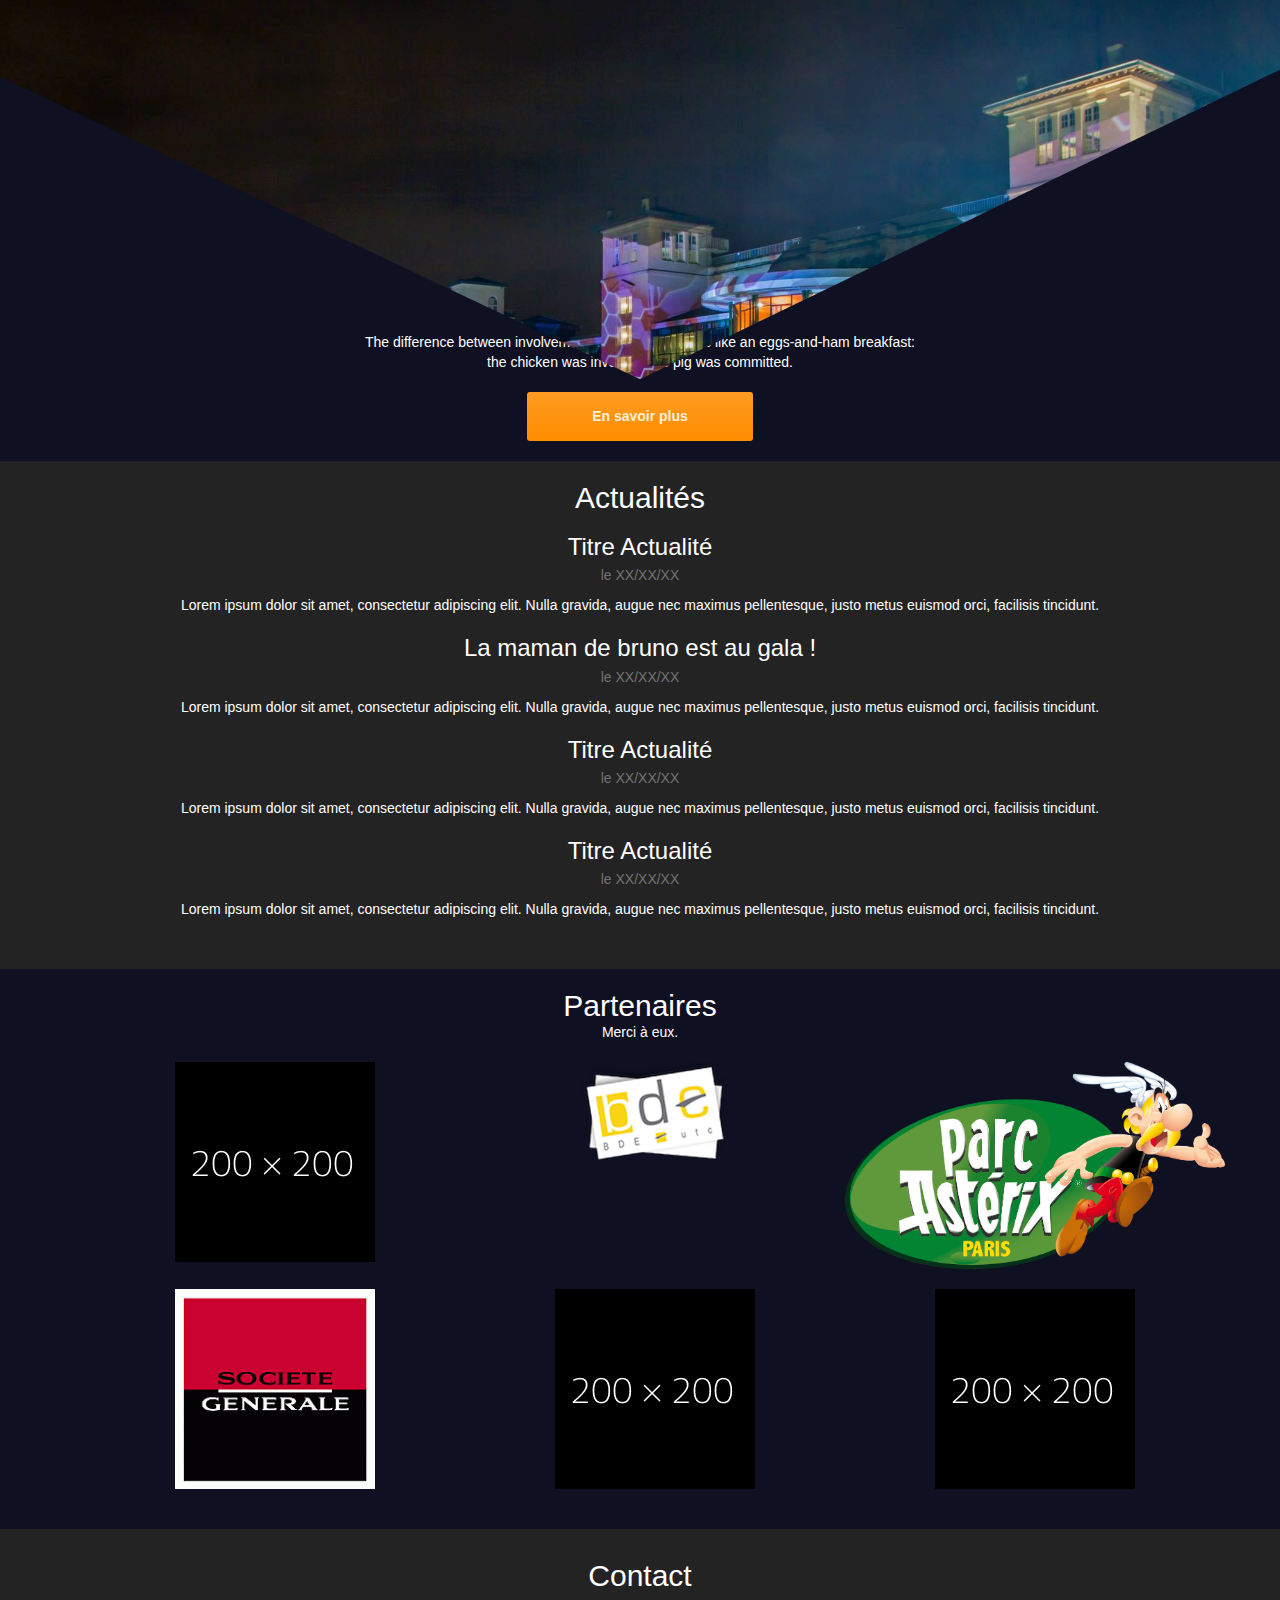
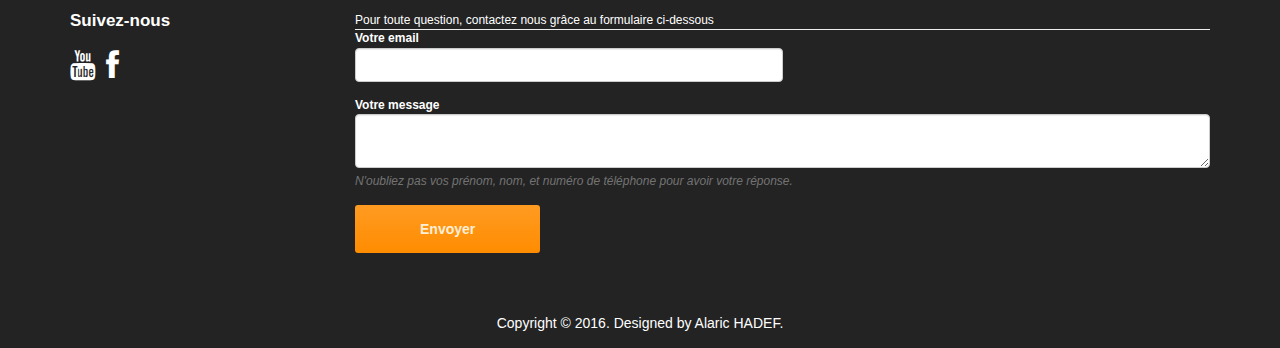
==== commit e5cbc52a: "one more" ====
--- a/index.html
+++ b/index.html
@@ -99,7 +99,7 @@
 	</div>
 	<!-- /Le Gala -->
 	<!-- Actualités -->
-	<div class="background_grey padding_bottom">	
+	<div class="background_grey padding_bottom margin_bottom">	
 		<br>
 		<h2 class="text-center">Actualités</h2>
 		<br>
@@ -134,13 +134,10 @@
 	</div>
 	<!-- /Actualités -->
 	<!-- Partenaires -->
-	<div class="container">
-		<br>
+	<div class="container margin_bottom">
 		<h2 class="text-center">Partenaires</h2>
-		<br>
-		<p class="text-center">Merci à eux.</p>
-		<br>
-		<div class="container text-center">
+		<p class="text-center margin_bottom">Merci à eux.</p>
+		<div class="container text-center margin_bottom">
 			<div class="row">
 				<div class="col-xs-4 col-sm-4 col-md-4 col-lg-4"><a href="#"><img src="images/partenaires/empty200x200.png" alt="Logo Partenaire"></a></div>
 				<div class="col-xs-4 col-sm-4 col-md-4 col-lg-4"><a href="#"><img src="images/partenaires/logo_bde.png" alt="Logo Partenaire"></a></div>
@@ -152,7 +149,6 @@
 				<div class="col-xs-4 col-sm-4 col-md-4 col-lg-4"><a href="#"><img src="images/partenaires/empty200x200.png" alt="Logo Partenaire"></a></div>
 				<div class="col-xs-4 col-sm-4 col-md-4 col-lg-4"><a href="#"><img src="images/partenaires/empty200x200.png" alt="Logo Partenaire"></a></div>
 			</div>
-			<br>
 		</div>
 	</div>
 	<!-- /Partenaires -->
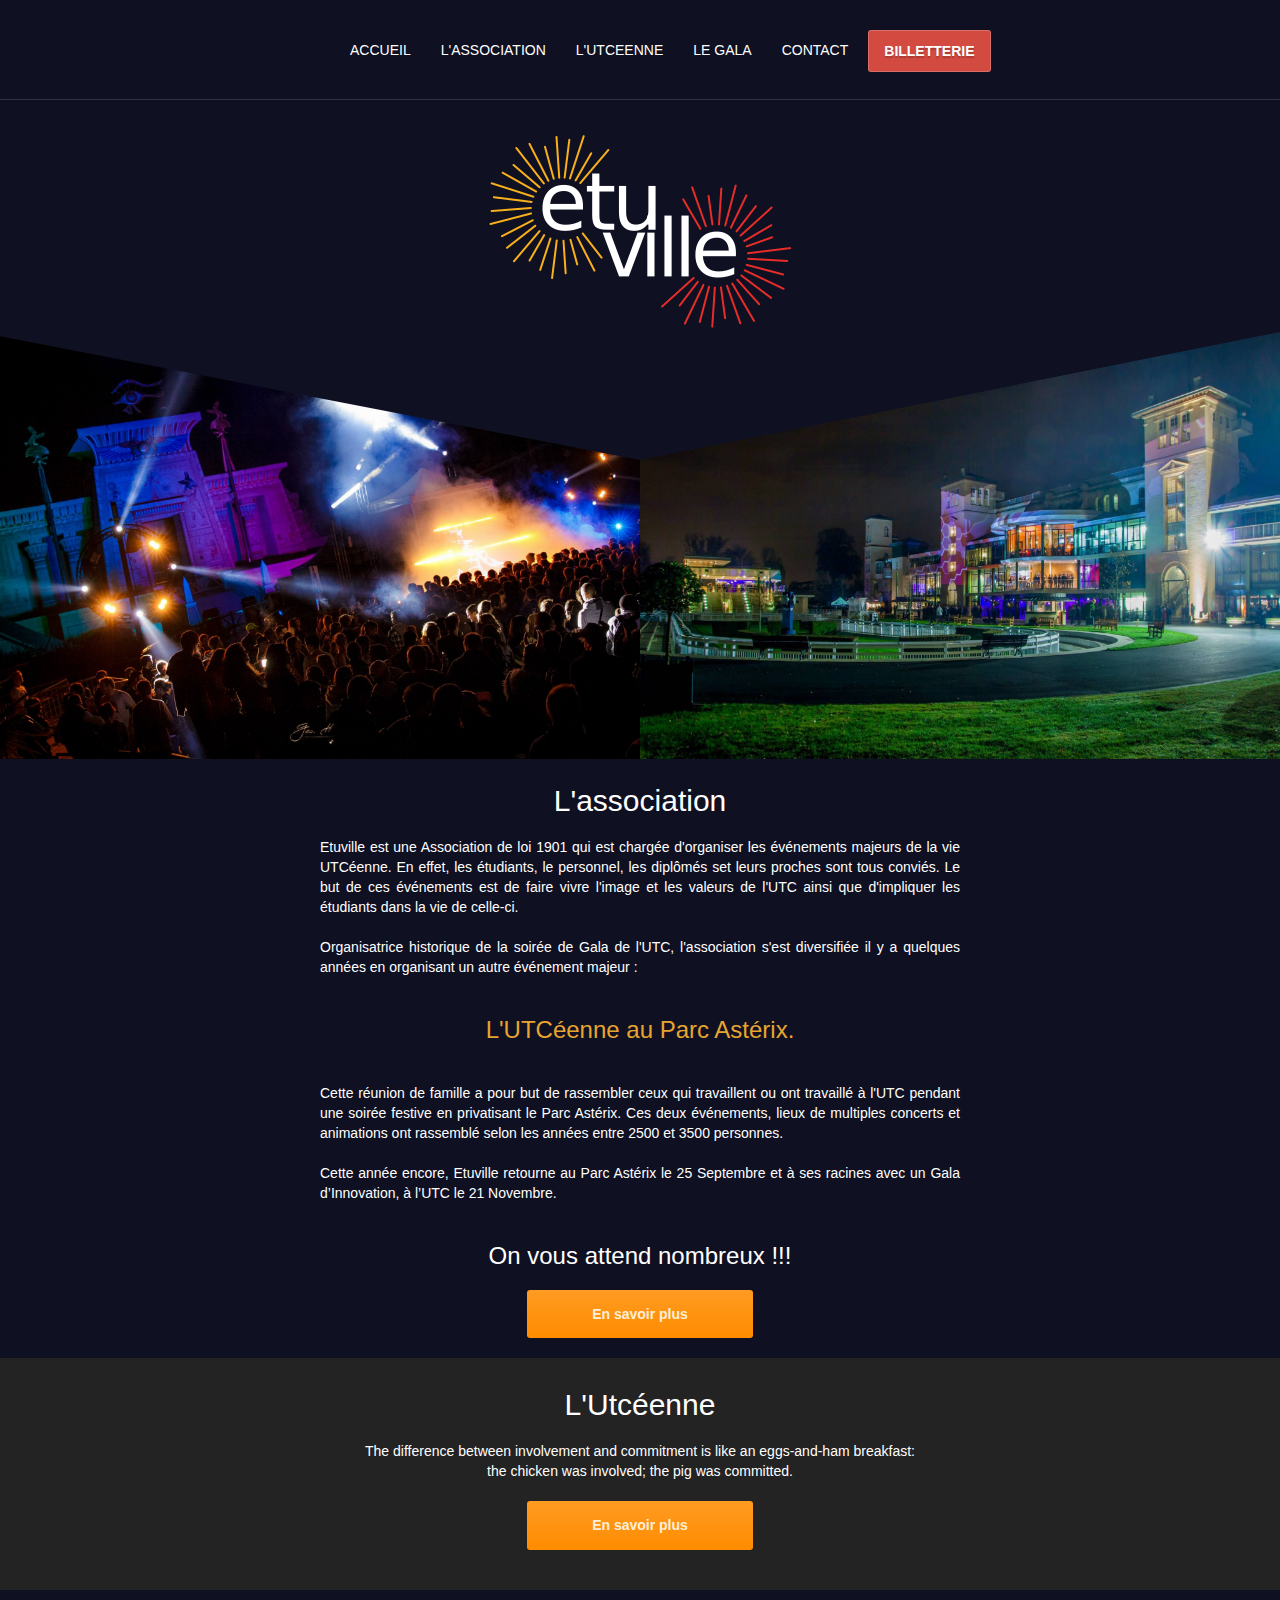
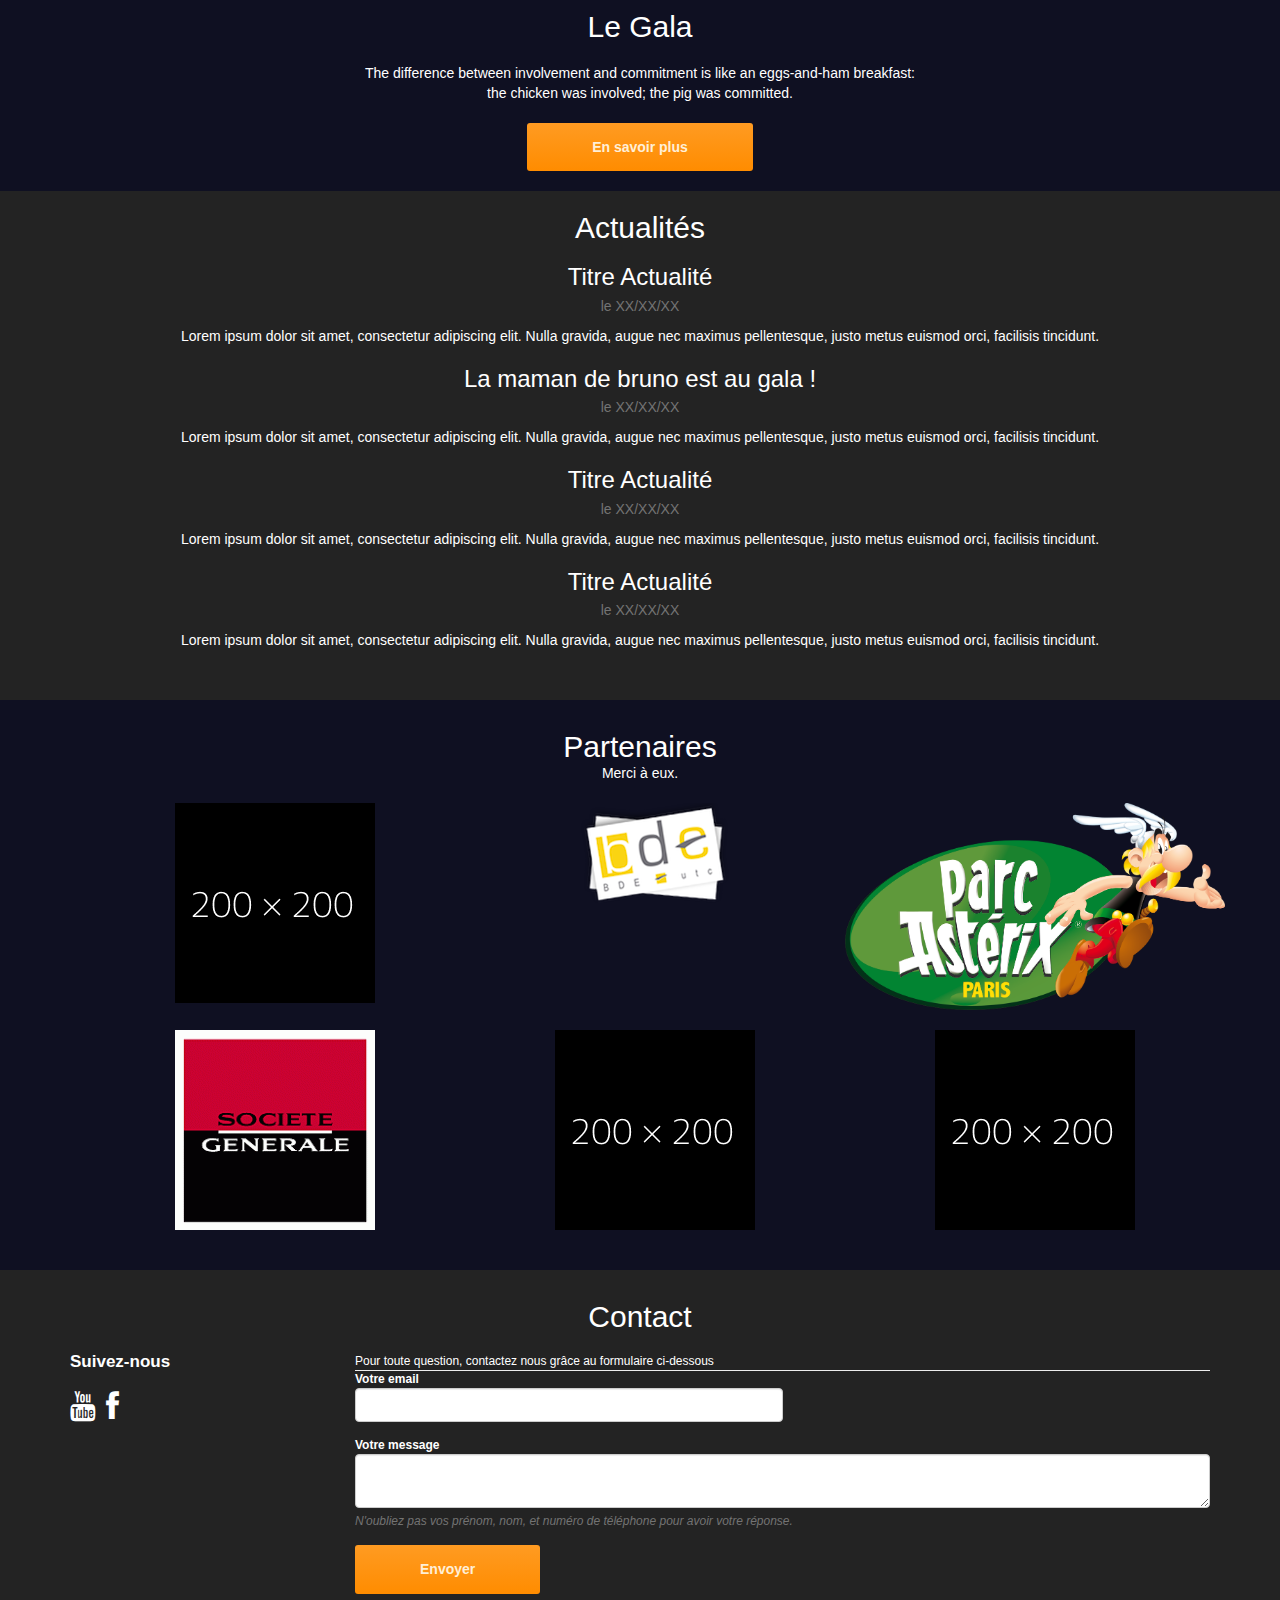
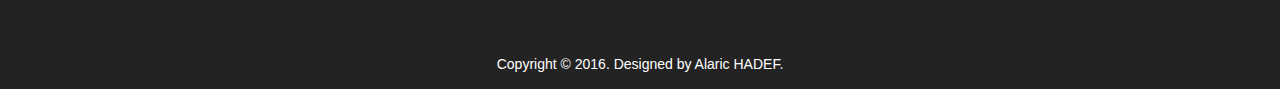
==== commit e7856a78: "menu stylééééééé" ====
--- a/index.html
+++ b/index.html
@@ -16,8 +16,8 @@
 </head>
 <body class="home">
 	<!-- Barre de navigation -->
-	<nav class="navbar navbar-inverse navbar-fixed-top navbar_center" >
-		<div class="container">
+	<nav class="navbar navbar-inverse navbar-fixed-top navbar_center col-xs-12 col-sm-12 col-md-12 col-lg-12">
+		<div class="container col-sm-offset-2 col-md-offset-2 col-lg-offset-3 ">
 			<div class="navbar-header">
 				<button type="button" class="navbar-toggle collapsed" data-toggle="collapse" data-target="#navbar" aria-expanded="false" aria-controls="navbar">
 					<span class="sr-only">Toggle navigation</span>
@@ -66,28 +66,45 @@
 		</div>
 	</div>
 	<!-- /Carrousel d'images -->
+	<!-- L'asso -->
+	<div class="col-md-12">
+		<div class="margin_bottom text-center col-md-offset-3 col-md-6">	
+			<h2 class="thin margin_bottom text-center">L'association</h2>
+			<p class="text-justify">Etuville est une Association de loi 1901 qui est chargée d'organiser les événements majeurs de la vie UTCéenne.
+			En effet, les étudiants, le personnel, les diplômés set leurs proches sont tous conviés. Le but de ces événements est de faire vivre l'image et les valeurs de l'UTC ainsi que d'impliquer les étudiants dans la vie de celle-ci.<br><br>
+
+			Organisatrice historique de la soirée de Gala de l'UTC, l'association s'est diversifiée il y a quelques années en organisant un autre événement majeur :</p><br><br>
+
+			<h3 class="text-center orange">L'UTCéenne au Parc Astérix.</h3><br><br>
+
+			<p class="text-justify">Cette réunion de famille a pour but de rassembler ceux qui travaillent ou ont travaillé à l'UTC pendant une soirée festive en privatisant le Parc Astérix.
+			Ces deux événements, lieux de multiples concerts et animations ont rassemblé selon les années entre 2500 et 3500 personnes.<br><br>
+
+			Cette année encore, Etuville retourne au Parc Astérix le 25 Septembre
+			et à ses racines avec un Gala d’Innovation, à l’UTC le 21 Novembre.</p><br><br>
+
+			<h3 class="text-center margin_bottom">On vous attend nombreux !!!</h3>
+			<p class="text-center"><a class="btn btn-action btn-lg" role="button" href="association.html">En savoir plus</a></p>
+		</div>
+	</div>
+    <!-- /L'asso -->
 	<!-- L'UTCéenne -->
-	<div class="padding_top text-center">
-		<div class="margin_bottom">
-			<h2 class="thin margin_bottom">L'Utcéenne</h2>
-			<p class="margin_bottom">
-				The difference between involvement and commitment is like an eggs-and-ham breakfast:<br>
-				the chicken was involved; the pig was committed.
-			</p>
-			<p><a class="btn btn-action btn-lg" role="button" href="utceenne.html">En savoir plus</a></p>
-			<a name="utceene"></a>
-		</div>
-		<div class="triangle_haut">
-			<img class="img-responsive" src="images/utceenne.jpg">
+	<div class="col-md-12 background_grey margin_bottom">	
+		<div class="padding_top text-center col-md-offset-3 col-md-6">
+			<div class="margin_bottom">
+				<h2 class="thin margin_bottom">L'Utcéenne</h2>
+				<p class="margin_bottom">
+					The difference between involvement and commitment is like an eggs-and-ham breakfast:<br>
+					the chicken was involved; the pig was committed.
+				</p>
+				<a class="btn btn-action btn-lg margin_bottom" role="button" href="utceenne.html">En savoir plus</a>
+				<a name="utceene"></a>
+			</div>
 		</div>
 	</div>
 	<!-- /L'UTCéenne -->
 	<!-- Le Gala -->
-	<div class="text-center">
-		<div class="triangle_bas">
-			<img class="img-responsive" src="images/gala.jpg">
-			<a name="gala"></a>
-		</div>
+	<div class="text-center margin_bottom">
 		<div class="margin_bottom">
 			<h2 class="thin margin_bottom">Le Gala</h2>
 			<p class="margin_bottom">
@@ -99,7 +116,7 @@
 	</div>
 	<!-- /Le Gala -->
 	<!-- Actualités -->
-	<div class="background_grey padding_bottom margin_bottom">	
+	<div class="background_grey padding_bottom">	
 		<br>
 		<h2 class="text-center">Actualités</h2>
 		<br>
@@ -134,7 +151,7 @@
 	</div>
 	<!-- /Actualités -->
 	<!-- Partenaires -->
-	<div class="container margin_bottom">
+	<div class="container margin_bottom padding_top">
 		<h2 class="text-center">Partenaires</h2>
 		<p class="text-center margin_bottom">Merci à eux.</p>
 		<div class="container text-center margin_bottom">
--- a/css/style.css
+++ b/css/style.css
@@ -187,8 +187,8 @@
 /*******************************/
 
 .navbar-inverse .navbar-collapse, .navbar-inverse .navbar-form{
-	max-width: 650px;
-	margin: auto;
+	//max-width: 650px;
+	//margin: auto;
 }
 
 .navbar-inverse {
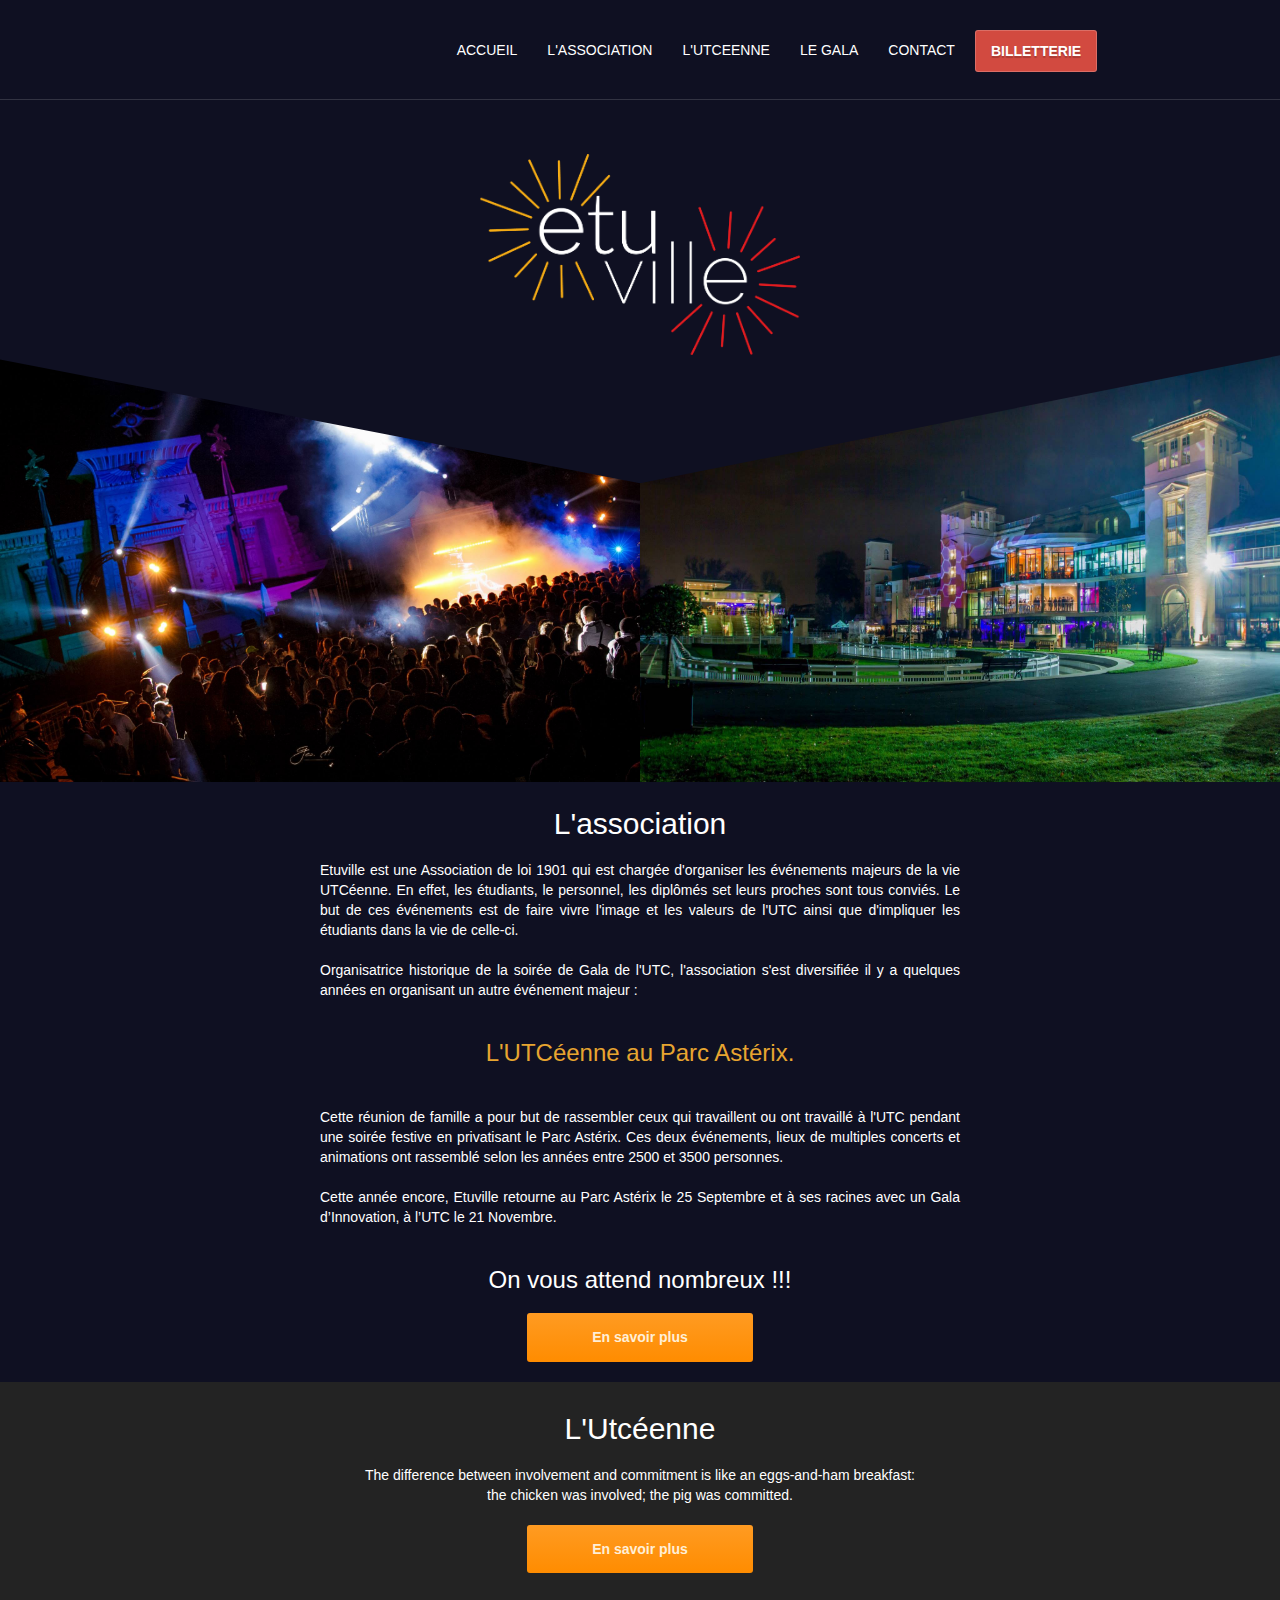
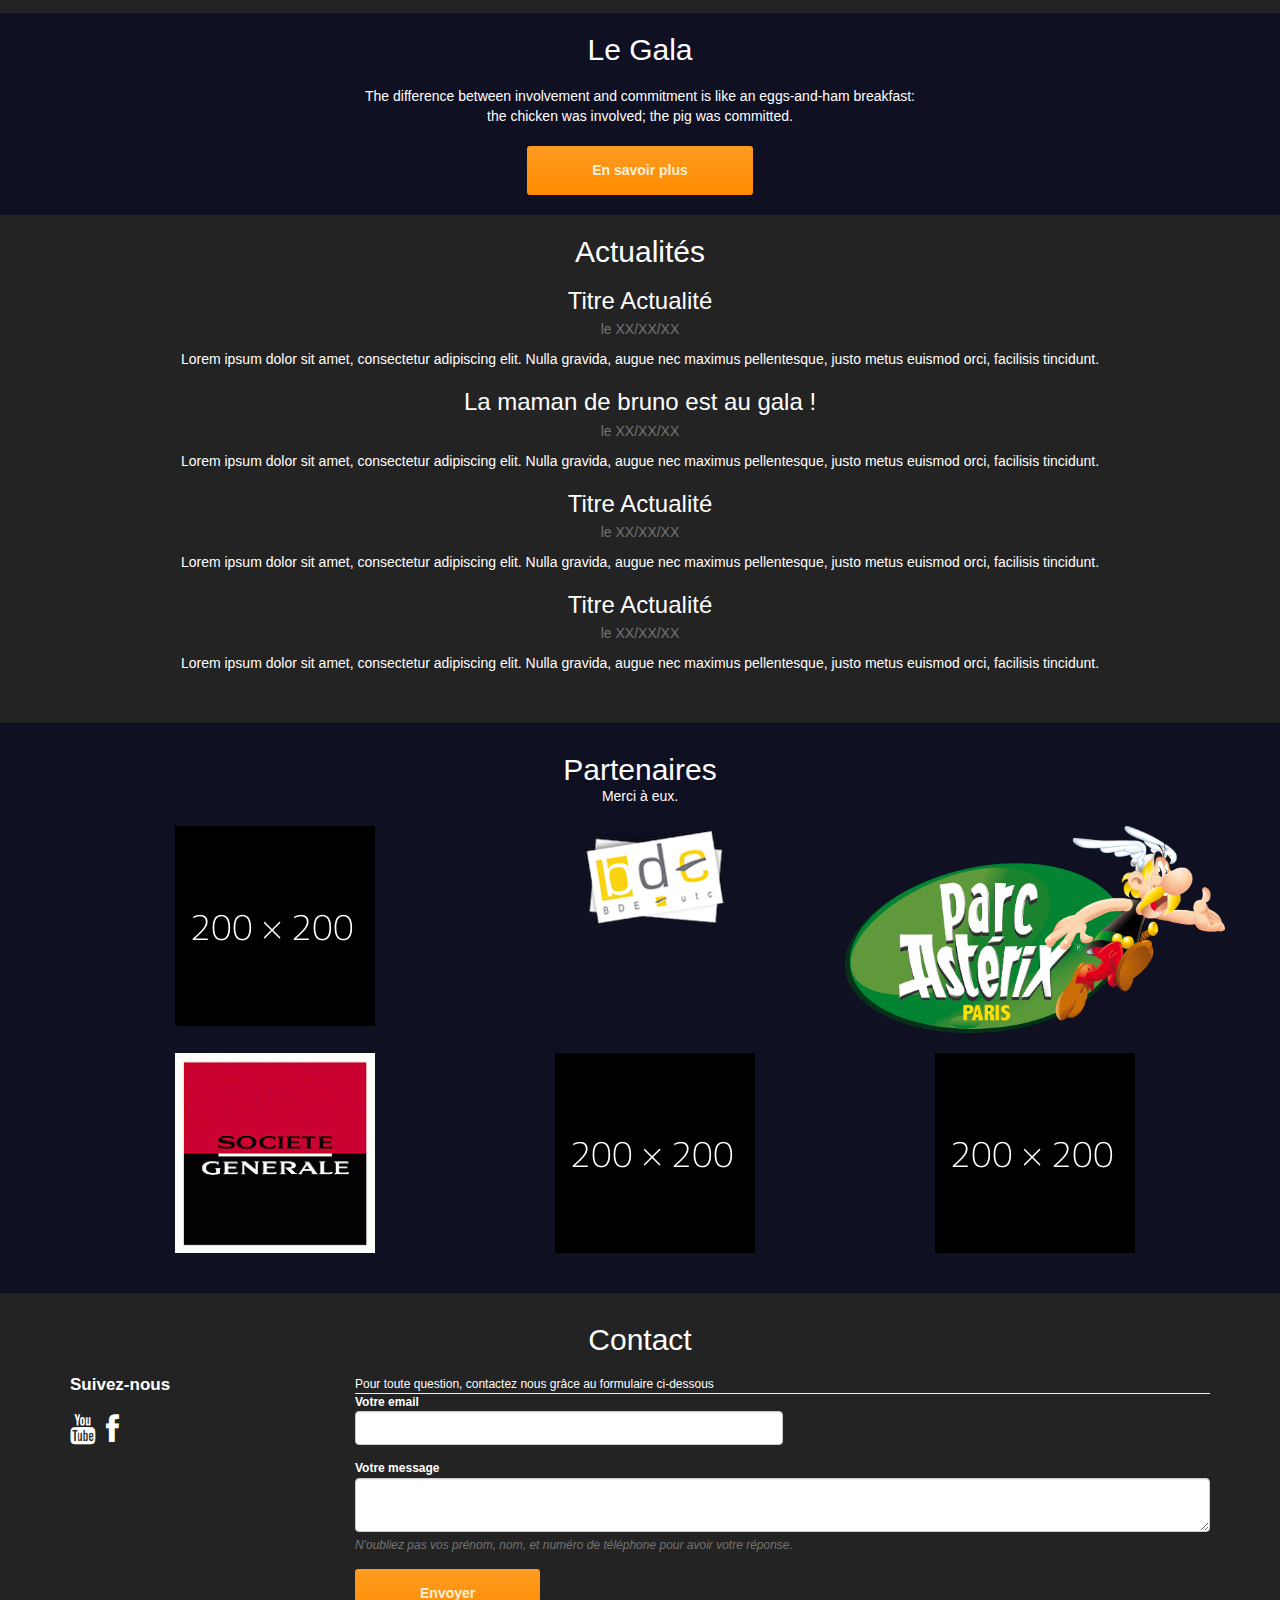
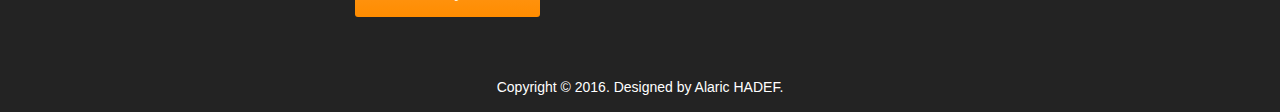
==== commit 66a6cc9a: "Logo resize" ====
--- a/index.html
+++ b/index.html
@@ -17,7 +17,7 @@
 <body class="home">
 	<!-- Barre de navigation -->
 	<nav class="navbar navbar-inverse navbar-fixed-top navbar_center col-xs-12 col-sm-12 col-md-12 col-lg-12">
-		<div class="container col-sm-offset-2 col-md-offset-2 col-lg-offset-3 ">
+		<div class="container col-sm-offset-1 col-md-offset-3 col-lg-offset-4 ">
 			<div class="navbar-header">
 				<button type="button" class="navbar-toggle collapsed" data-toggle="collapse" data-target="#navbar" aria-expanded="false" aria-controls="navbar">
 					<span class="sr-only">Toggle navigation</span>
@@ -31,7 +31,7 @@
 			<div id="navbar" class="navbar-collapse collapse">
 				<ul class="nav navbar-nav">
 					<li class = "active"><a href="index.html">ACCUEIL</a></li>
-					<li><a href="association.html">L'ASSOCIATION</a></li>
+					<li><a href="index.html#association">L'ASSOCIATION</a></li>
 					<li><a href="index.html#utceenne">L'UTCEENNE</a></li>
 					<li><a href="index.html#gala">LE GALA</a></li>
 					<li><a href="index.html#contact">CONTACT</a></li>
--- a/css/style.css
+++ b/css/style.css
@@ -1,10 +1,16 @@
 #head {
-	margin-top: 10%;
+	margin-top: 12%;
 	text-align: center;
 	color: white;
 	font-family: "Open sans", Helvetica, Arial;
 	font-weight: 300;
 }
+
+#head img{
+	max-width: 25%;
+	height: auto;
+}
+
 <<<<<<< HEAD
 =======
 .myhred{
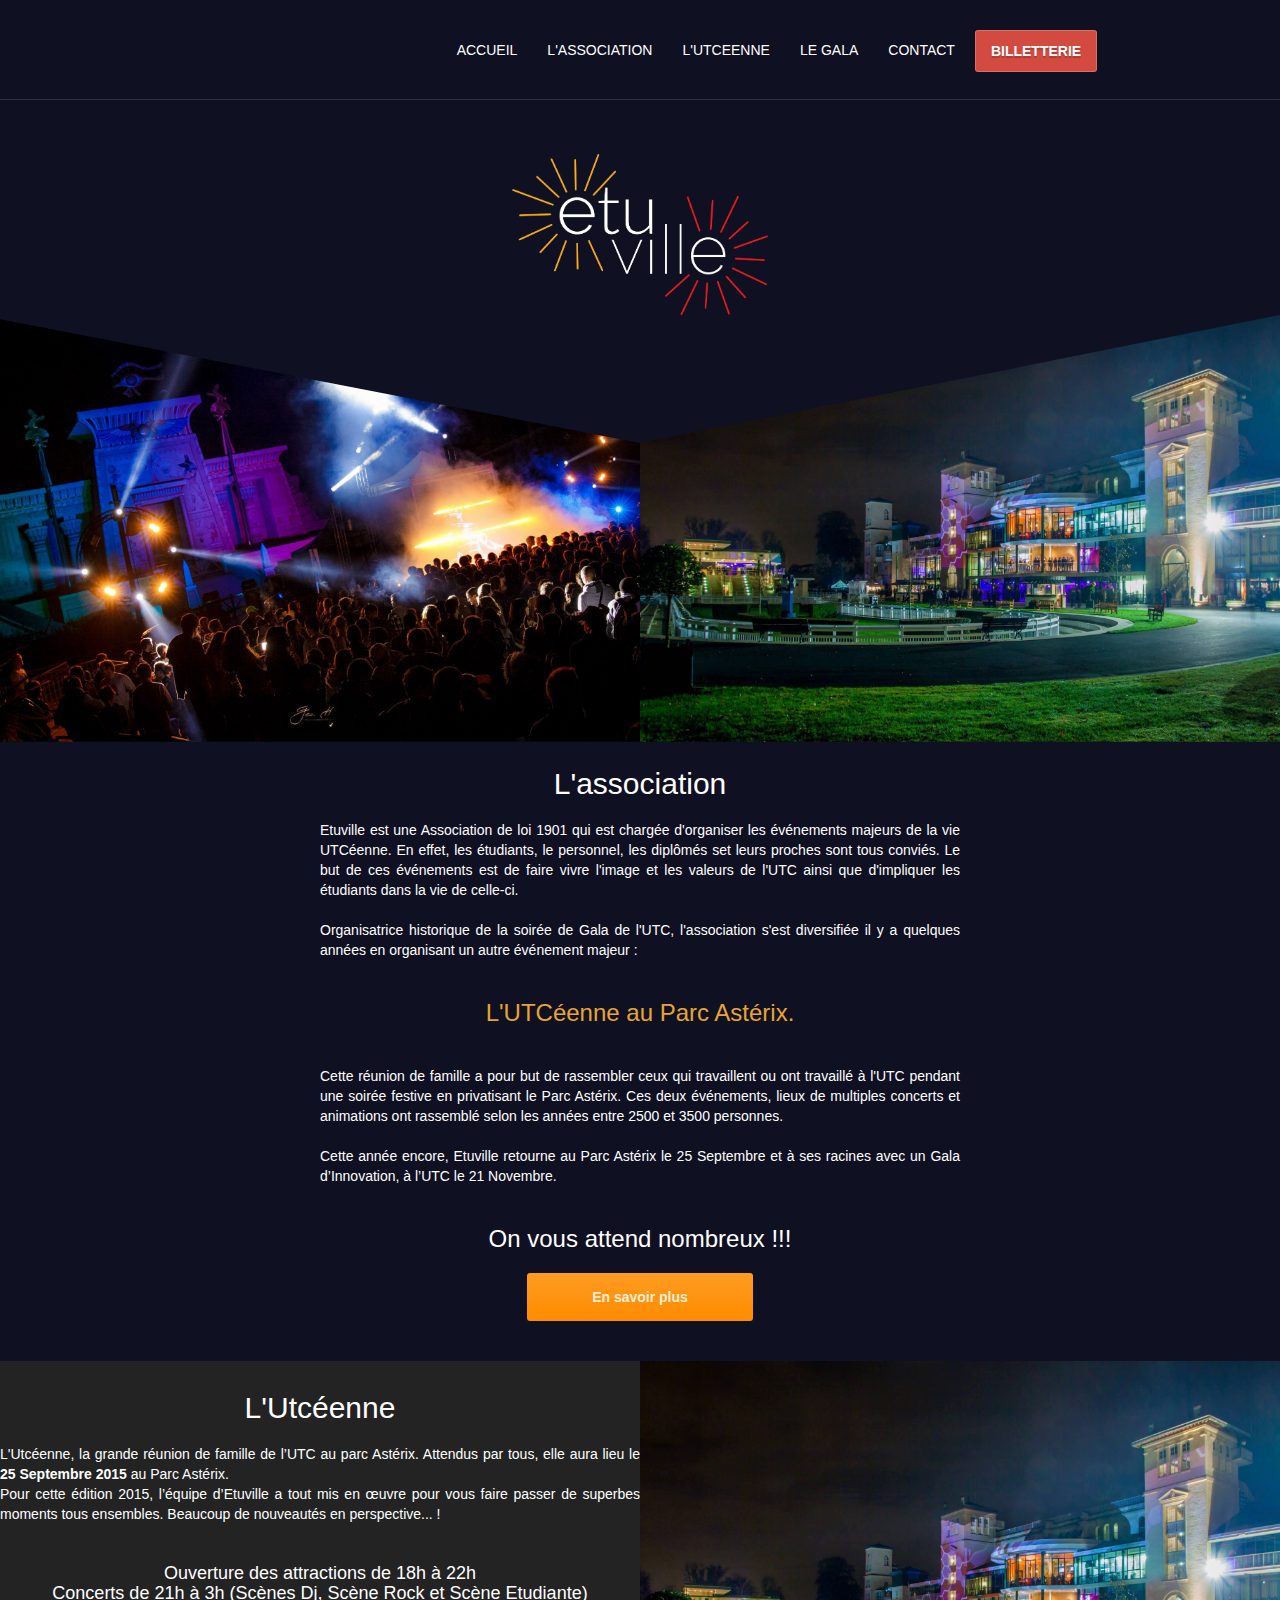
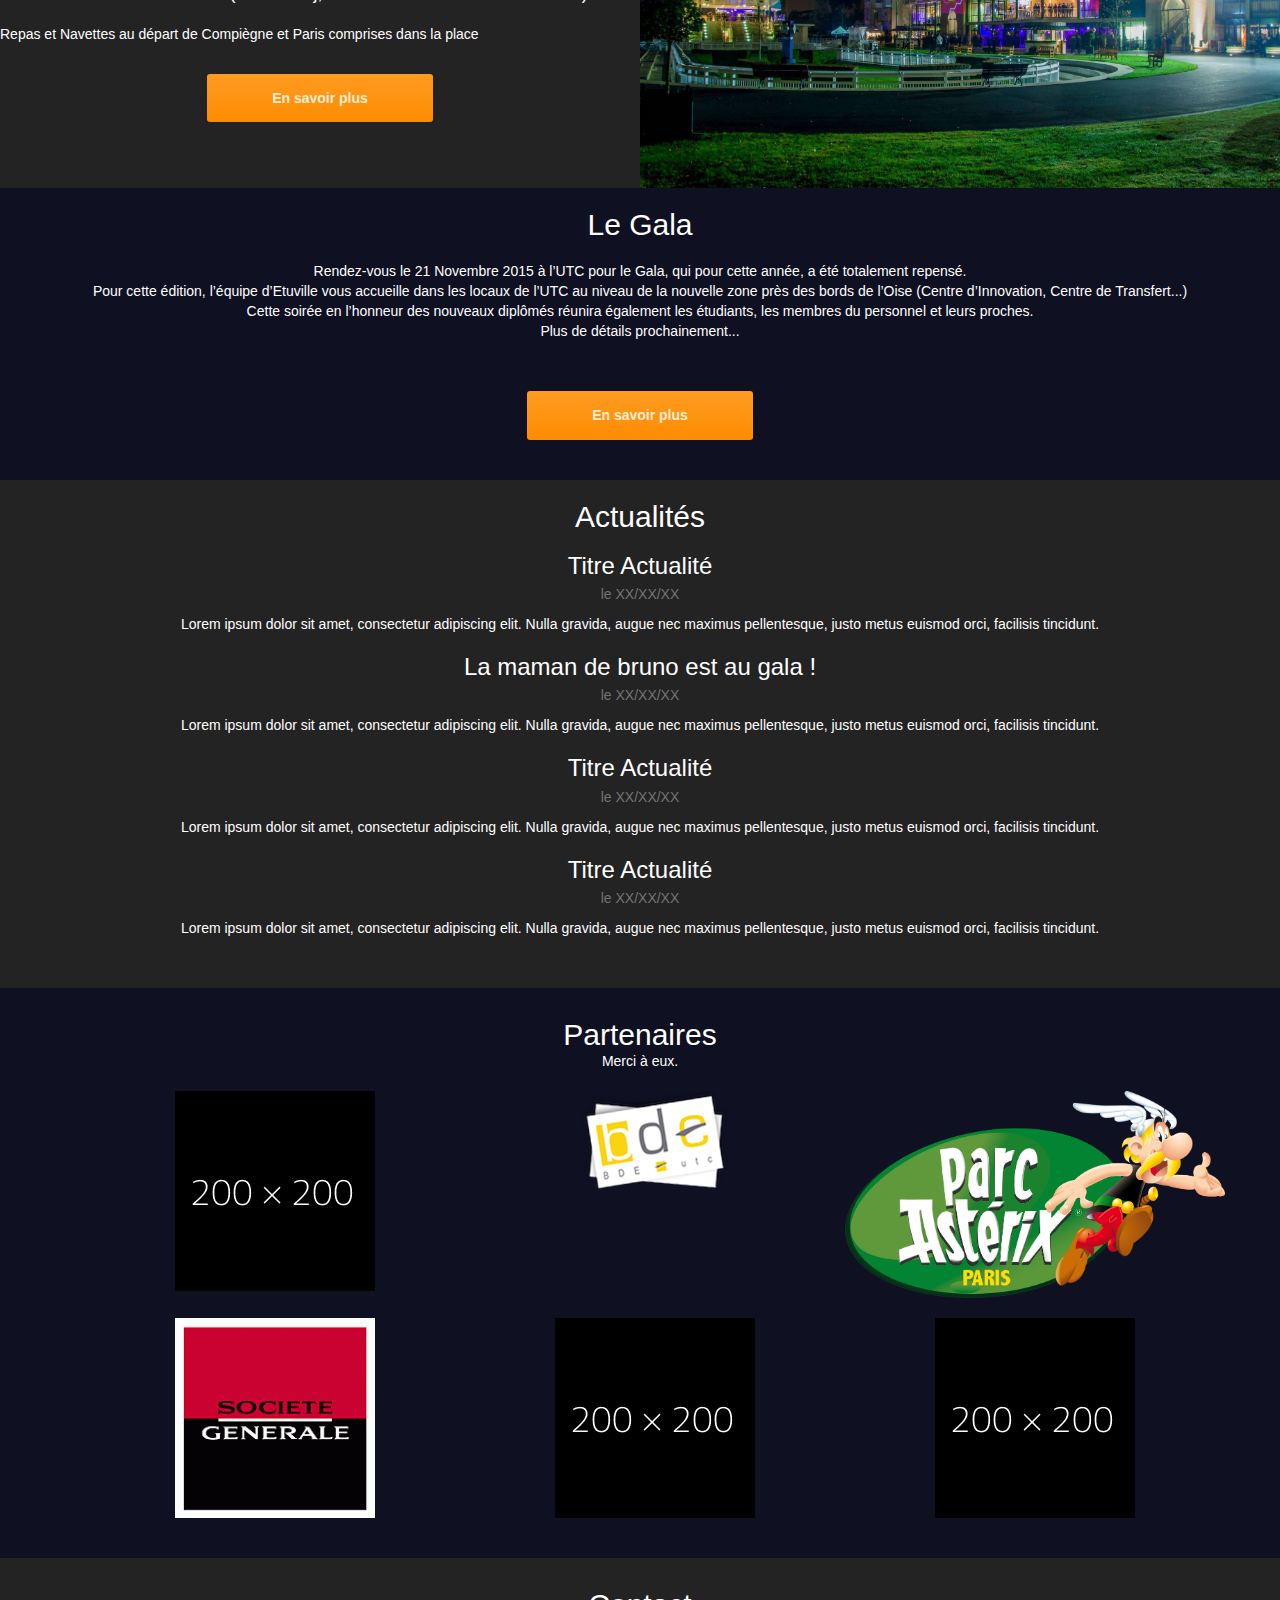
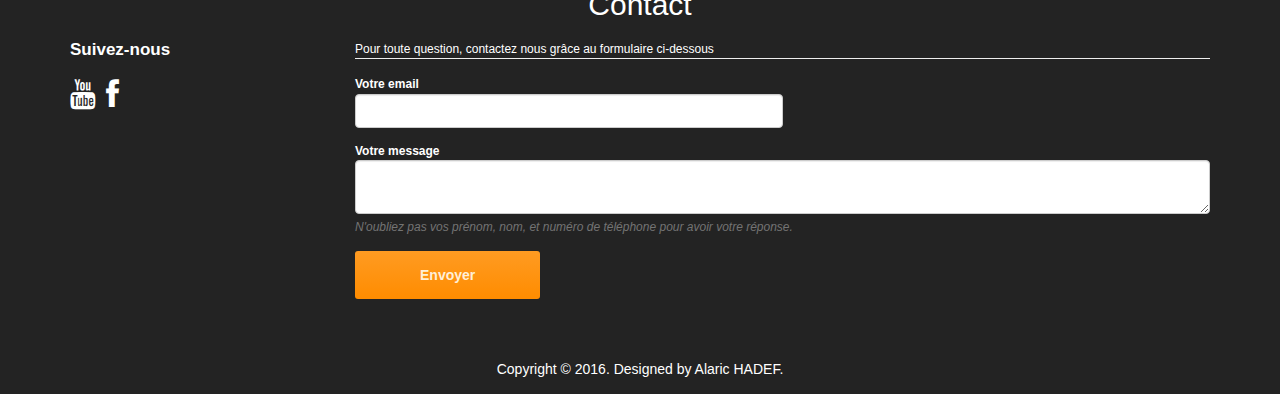
==== commit e775fa41: "favicon" ====
--- a/index.html
+++ b/index.html
@@ -4,7 +4,25 @@
 	<meta charset="utf-8">
 	<meta name="viewport" content="width=device-width, initial-scale=1.0">
 	<title>Etuville - Accueil</title>
-	<link rel="shortcut icon" href="images/favicon.png">
+
+	<link rel="apple-touch-icon" sizes="57x57" href="images/favicon/apple-icon-57x57.png">
+	<link rel="apple-touch-icon" sizes="60x60" href="images/favicon/apple-icon-60x60.png">
+	<link rel="apple-touch-icon" sizes="72x72" href="images/favicon/apple-icon-72x72.png">
+	<link rel="apple-touch-icon" sizes="76x76" href="images/favicon/apple-icon-76x76.png">
+	<link rel="apple-touch-icon" sizes="114x114" href="images/favicon/apple-icon-114x114.png">
+	<link rel="apple-touch-icon" sizes="120x120" href="images/favicon/apple-icon-120x120.png">
+	<link rel="apple-touch-icon" sizes="144x144" href="images/favicon/apple-icon-144x144.png">
+	<link rel="apple-touch-icon" sizes="152x152" href="images/favicon/apple-icon-152x152.png">
+	<link rel="apple-touch-icon" sizes="180x180" href="images/favicon/apple-icon-180x180.png">
+	<link rel="icon" type="image/png" sizes="192x192"  href="images/favicon/android-icon-192x192.png">
+	<link rel="icon" type="image/png" sizes="32x32" href="images/favicon/favicon-32x32.png">
+	<link rel="icon" type="image/png" sizes="96x96" href="images/favicon/favicon-96x96.png">
+	<link rel="icon" type="image/png" sizes="16x16" href="images/favicon/favicon-16x16.png">
+	<link rel="manifest" href="images/favicon/manifest.json">
+	<meta name="msapplication-TileColor" content="#ffffff">
+	<meta name="msapplication-TileImage" content="images/favicon/ms-icon-144x144.png">
+	<meta name="theme-color" content="#ffffff">
+
 	<link rel="stylesheet" media="screen" href="http://fonts.googleapis.com/css?family=Open+Sans:300,400,700">
 	<link rel="stylesheet" href="css/bootstrap.min.css">
 	<link rel="stylesheet" href="css/font-awesome.min.css">
@@ -84,22 +102,32 @@
 			et à ses racines avec un Gala d’Innovation, à l’UTC le 21 Novembre.</p><br><br>
 
 			<h3 class="text-center margin_bottom">On vous attend nombreux !!!</h3>
-			<p class="text-center"><a class="btn btn-action btn-lg" role="button" href="association.html">En savoir plus</a></p>
+			<p class="text-center margin_bottom"><a class="btn btn-action btn-lg" role="button" href="association.html">En savoir plus</a></p>
 		</div>
 	</div>
     <!-- /L'asso -->
 	<!-- L'UTCéenne -->
 	<div class="col-md-12 background_grey margin_bottom">	
-		<div class="padding_top text-center col-md-offset-3 col-md-6">
+		<div class="padding_top col-md-6">
 			<div class="margin_bottom">
-				<h2 class="thin margin_bottom">L'Utcéenne</h2>
-				<p class="margin_bottom">
-					The difference between involvement and commitment is like an eggs-and-ham breakfast:<br>
-					the chicken was involved; the pig was committed.
+				<h2 class="thin margin_bottom text-center">L'Utcéenne</h2>
+				<p class="margin_bottom text-justify">
+					L'Utcéenne, la grande réunion de famille de l’UTC au parc Astérix.
+ 					Attendus par tous, elle aura lieu le <b>25 Septembre 2015</b> au Parc Astérix.<br>
+ 
+					Pour cette édition 2015, l’équipe d’Etuville a tout mis en œuvre pour vous faire passer de superbes moments tous ensembles. Beaucoup de nouveautés en perspective... !<br><br>
+ 
+					<h4 class="text-center">Ouverture des attractions de 18h à 22h</h4>
+					<h4 class="text-center">Concerts de 21h à 3h (Scènes Dj, Scène Rock et Scène Etudiante)</h4><br>
+ 
+					Repas et Navettes au départ de Compiègne et Paris comprises dans la place
 				</p>
-				<a class="btn btn-action btn-lg margin_bottom" role="button" href="utceenne.html">En savoir plus</a>
+				<p class="text-center padding_top"><a class="btn btn-action btn-lg margin_bottom" role="button" href="utceenne.html">En savoir plus</a></p>
 				<a name="utceene"></a>
 			</div>
+		</div>
+		<div class="col-md-6">
+			<img src="images/carrousel/gala_1.jpg" alt="Photo soirée">
 		</div>
 	</div>
 	<!-- /L'UTCéenne -->
@@ -108,10 +136,14 @@
 		<div class="margin_bottom">
 			<h2 class="thin margin_bottom">Le Gala</h2>
 			<p class="margin_bottom">
-				The difference between involvement and commitment is like an eggs-and-ham breakfast:<br>
-				the chicken was involved; the pig was committed.
+				Rendez-vous le 21 Novembre 2015 à l’UTC pour le Gala, qui pour cette année, a été totalement repensé.<br>
+ 
+				Pour cette édition, l’équipe d’Etuville vous accueille dans les locaux de l’UTC au niveau de la nouvelle zone près des bords de l’Oise (Centre d’Innovation, Centre de Transfert...)<br> 
+				Cette soirée en l’honneur des nouveaux diplômés réunira également les étudiants, les membres du personnel et leurs proches.<br>
+ 
+				Plus de détails prochainement...
 			</p>
-			<p><a class="btn btn-action btn-lg" role="button" href="gala.html">En savoir plus</a></p>
+			<p class="text-center padding_top"><a class="btn btn-action btn-lg margin_bottom" role="button" href="gala.html">En savoir plus</a></p>
 		</div>
 	</div>
 	<!-- /Le Gala -->
@@ -194,6 +226,7 @@
 							<a name="contact"></a>
 							<p>Pour toute question, contactez nous grâce au formulaire ci-dessous</p>
 							<hr>
+							<br>
 							<form method="post" action="contact.php">
 								<div class="row">
 									<div class="col-sm-6">
--- a/css/style.css
+++ b/css/style.css
@@ -7,7 +7,7 @@
 }
 
 #head img{
-	max-width: 25%;
+	max-width: 20%;
 	height: auto;
 }
 
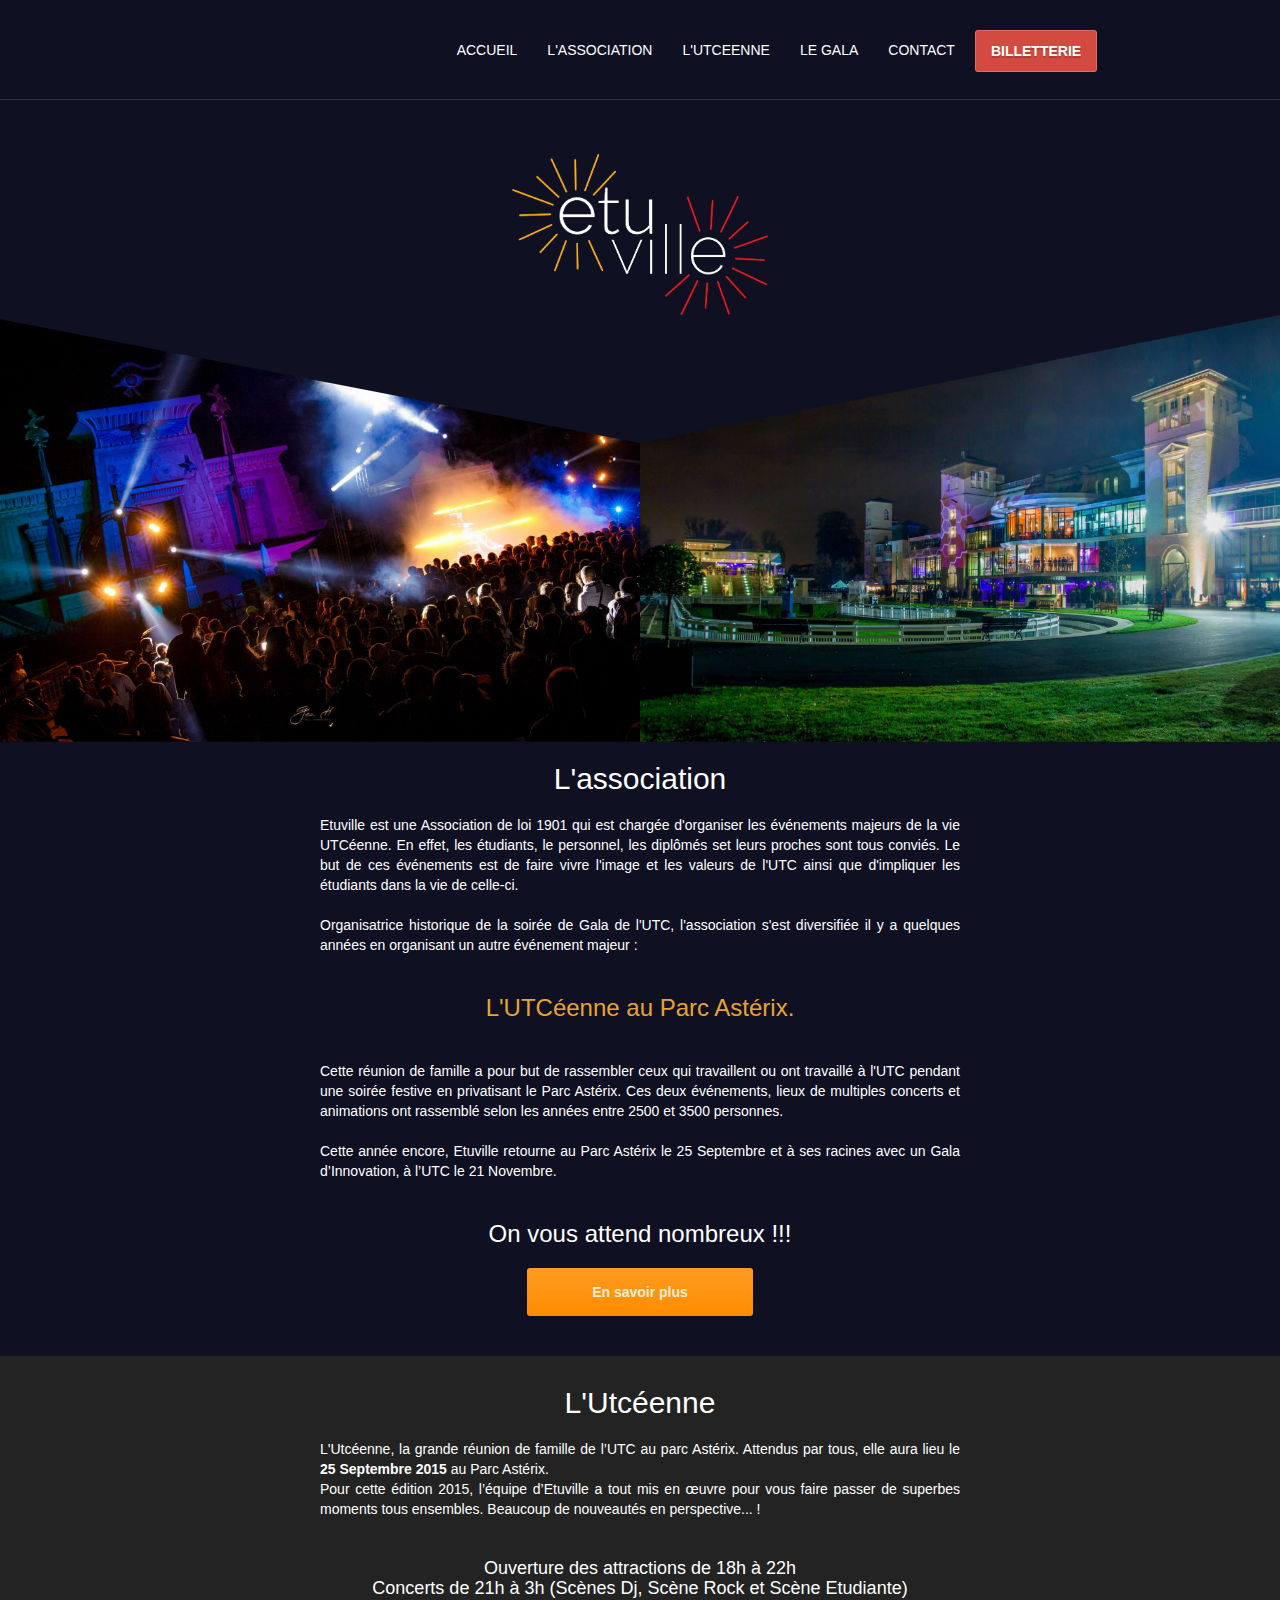
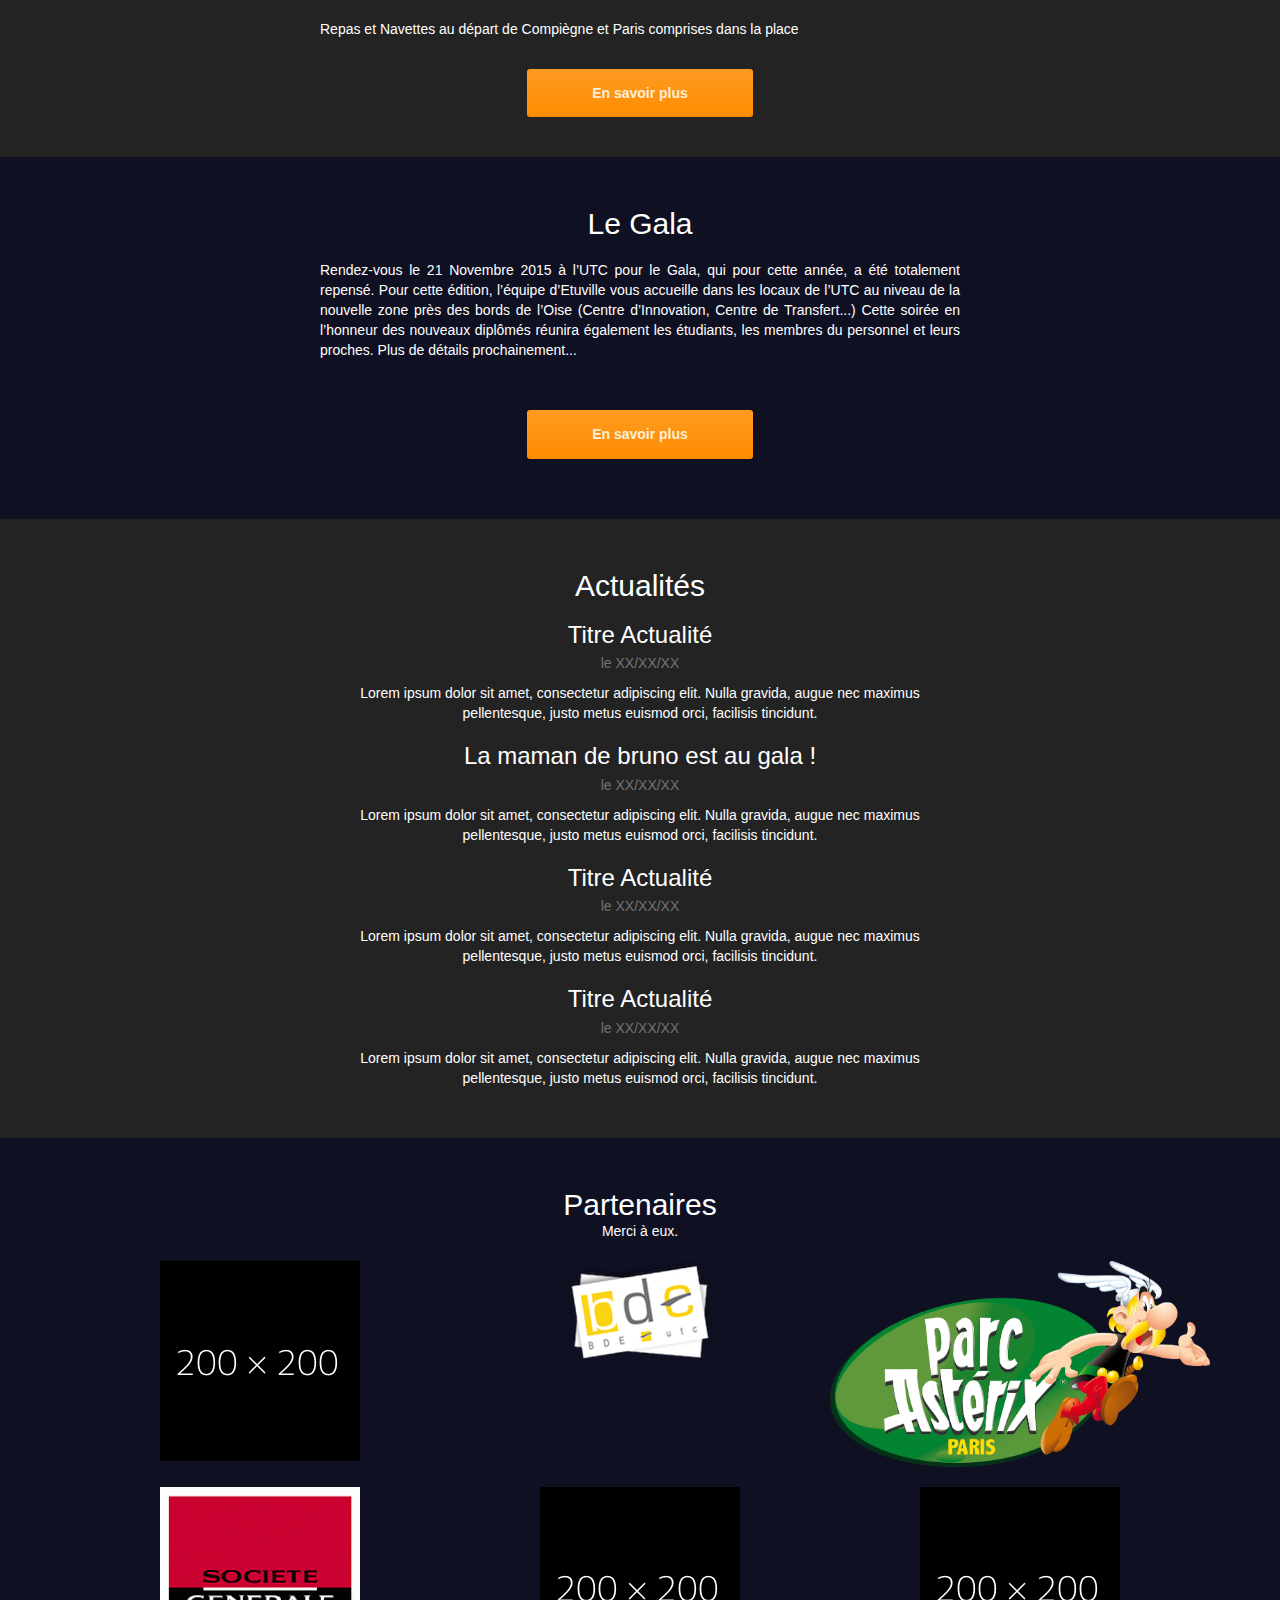
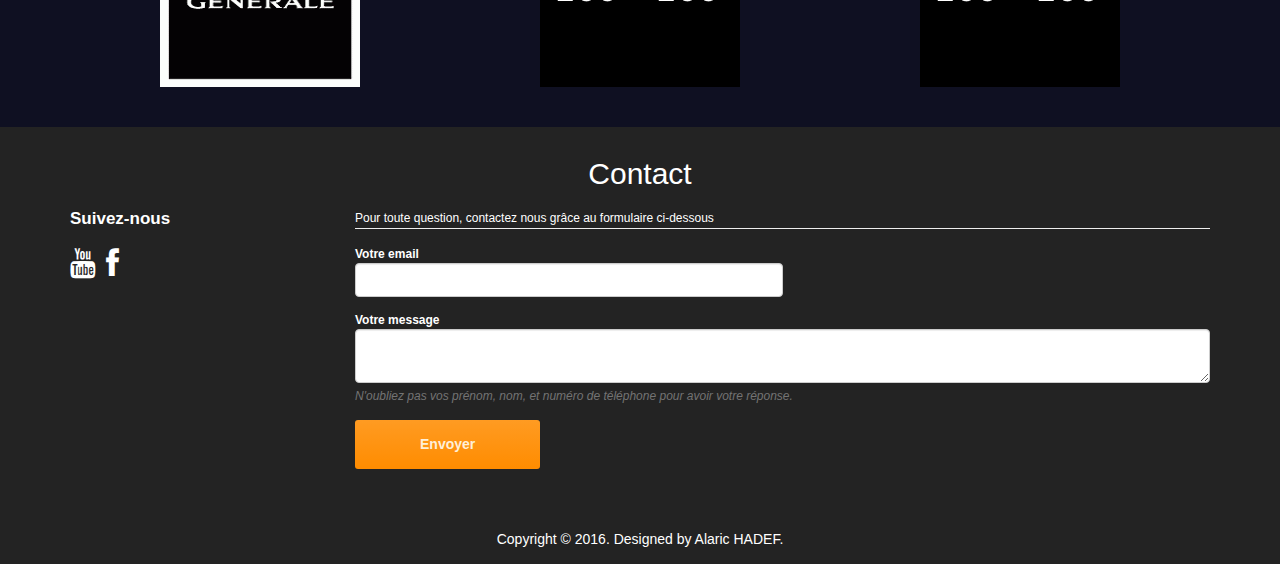
==== commit aaf472c5: "pour ton php negga'" ====
--- a/index.html
+++ b/index.html
@@ -74,7 +74,7 @@
 				<img src="images/carrousel/asterix_4.jpg" alt="Photo soirée">
 			</figure>
 		</div>
-		<div id="sliderdroit">
+		<div class="col-xs-6 col-sm-6 col-md-6 col-lg-6" id="sliderdroit">
 			<figure>
 				<img src="images/carrousel/gala_1.jpg" alt="Photo soirée">
 				<img src="images/carrousel/gala_2.jpg" alt="Photo soirée">
@@ -85,7 +85,7 @@
 	</div>
 	<!-- /Carrousel d'images -->
 	<!-- L'asso -->
-	<div class="col-md-12">
+	<div class="col-xs-12 col-sm-12 col-md-12 col-lg-12">
 		<div class="margin_bottom text-center col-md-offset-3 col-md-6">	
 			<h2 class="thin margin_bottom text-center">L'association</h2>
 			<p class="text-justify">Etuville est une Association de loi 1901 qui est chargée d'organiser les événements majeurs de la vie UTCéenne.
@@ -107,8 +107,8 @@
 	</div>
     <!-- /L'asso -->
 	<!-- L'UTCéenne -->
-	<div class="col-md-12 background_grey margin_bottom">	
-		<div class="padding_top col-md-6">
+	<div class="col-xs-12 col-sm-12 col-md-12 col-lg-12 background_grey margin_bottom">	
+		<div class="padding_top col-md-offset-3 col-md-6">
 			<div class="margin_bottom">
 				<h2 class="thin margin_bottom text-center">L'Utcéenne</h2>
 				<p class="margin_bottom text-justify">
@@ -126,64 +126,65 @@
 				<a name="utceene"></a>
 			</div>
 		</div>
-		<div class="col-md-6">
-			<img src="images/carrousel/gala_1.jpg" alt="Photo soirée">
-		</div>
 	</div>
 	<!-- /L'UTCéenne -->
 	<!-- Le Gala -->
-	<div class="text-center margin_bottom">
-		<div class="margin_bottom">
-			<h2 class="thin margin_bottom">Le Gala</h2>
-			<p class="margin_bottom">
-				Rendez-vous le 21 Novembre 2015 à l’UTC pour le Gala, qui pour cette année, a été totalement repensé.<br>
- 
-				Pour cette édition, l’équipe d’Etuville vous accueille dans les locaux de l’UTC au niveau de la nouvelle zone près des bords de l’Oise (Centre d’Innovation, Centre de Transfert...)<br> 
-				Cette soirée en l’honneur des nouveaux diplômés réunira également les étudiants, les membres du personnel et leurs proches.<br>
- 
-				Plus de détails prochainement...
-			</p>
-			<p class="text-center padding_top"><a class="btn btn-action btn-lg margin_bottom" role="button" href="gala.html">En savoir plus</a></p>
+	<div class="col-xs-12 col-sm-12 col-md-12 col-lg-12 margin_bottom">	
+		<div class="padding_top col-md-offset-3 col-md-6">
+			<div class="margin_bottom">
+				<h2 class="thin margin_bottom text-center">Le Gala</h2>
+				<p class="margin_bottom text-justify">
+					Rendez-vous le 21 Novembre 2015 à l’UTC pour le Gala, qui pour cette année, a été totalement repensé.
+ 
+					Pour cette édition, l’équipe d’Etuville vous accueille dans les locaux de l’UTC au niveau de la nouvelle zone près des bords de l’Oise (Centre d’Innovation, Centre de Transfert...) Cette soirée en l’honneur des nouveaux diplômés réunira également les étudiants, les membres du personnel et leurs proches.
+ 
+					Plus de détails prochainement...
+				</p>
+				<p class="text-center padding_top"><a class="btn btn-action btn-lg margin_bottom" role="button" href="utceenne.html">En savoir plus</a></p>
+				<a name="utceene"></a>
+			</div>
 		</div>
 	</div>
 	<!-- /Le Gala -->
 	<!-- Actualités -->
-	<div class="background_grey padding_bottom">	
-		<br>
-		<h2 class="text-center">Actualités</h2>
-		<br>
-		<div class="row text-center margin_bottom">
-			<div class="col-xs-12 col-sm-12 col-md-12 col-lg-12">
-				<h3>Titre Actualité</h3>
-				<p class="help-block">le XX/XX/XX</p>
-				<p>Lorem ipsum dolor sit amet, consectetur adipiscing elit. Nulla gravida, augue nec maximus pellentesque, justo metus euismod orci, facilisis tincidunt.</p>
-			</div>
-		</div>
-		<div class="row text-center margin_bottom">
-			<div class="col-xs-12 col-sm-12 col-md-12 col-lg-12">
-				<h3><a href = "gala.html#bruno"> La maman de bruno est au gala ! </a></h3>
-				<p class="help-block">le XX/XX/XX</p>
-				<p>Lorem ipsum dolor sit amet, consectetur adipiscing elit. Nulla gravida, augue nec maximus pellentesque, justo metus euismod orci, facilisis tincidunt.</p>
-			</div>
-		</div>
-		<div class="row text-center margin_bottom">
-			<div class="col-xs-12 col-sm-12 col-md-12 col-lg-12">
-				<h3>Titre Actualité</h3>
-				<p class="help-block">le XX/XX/XX</p>
-				<p>Lorem ipsum dolor sit amet, consectetur adipiscing elit. Nulla gravida, augue nec maximus pellentesque, justo metus euismod orci, facilisis tincidunt.</p>
-			</div>
-		</div>
-		<div class="row text-center margin_bottom">
-			<div class="col-xs-12 col-sm-12 col-md-12 col-lg-12">
-				<h3>Titre Actualité</h3>
-				<p class="help-block">le XX/XX/XX</p>
-				<p>Lorem ipsum dolor sit amet, consectetur adipiscing elit. Nulla gravida, augue nec maximus pellentesque, justo metus euismod orci, facilisis tincidunt.</p>
-			</div>
-		</div>
-	</div>
+	<div class="col-xs-12 col-sm-12 col-md-12 col-lg-12 margin_bottom background_grey padding_bottom">	
+		<div class="padding_top col-md-offset-3 col-md-6">
+			<br>
+			<h2 class="text-center">Actualités</h2>
+			<br>
+			<div class="row text-center margin_bottom">
+				<div class="col-xs-12 col-sm-12 col-md-12 col-lg-12">
+					<h3>Titre Actualité</h3>
+					<p class="help-block">le XX/XX/XX</p>
+					<p>Lorem ipsum dolor sit amet, consectetur adipiscing elit. Nulla gravida, augue nec maximus pellentesque, justo metus euismod orci, facilisis tincidunt.</p>
+				</div>
+			</div>
+			<div class="row text-center margin_bottom">
+				<div class="col-xs-12 col-sm-12 col-md-12 col-lg-12">
+					<h3><a href = "gala.html#bruno"> La maman de bruno est au gala ! </a></h3>
+					<p class="help-block">le XX/XX/XX</p>
+					<p>Lorem ipsum dolor sit amet, consectetur adipiscing elit. Nulla gravida, augue nec maximus pellentesque, justo metus euismod orci, facilisis tincidunt.</p>
+				</div>
+			</div>
+			<div class="row text-center margin_bottom">
+				<div class="col-xs-12 col-sm-12 col-md-12 col-lg-12">
+					<h3>Titre Actualité</h3>
+					<p class="help-block">le XX/XX/XX</p>
+					<p>Lorem ipsum dolor sit amet, consectetur adipiscing elit. Nulla gravida, augue nec maximus pellentesque, justo metus euismod orci, facilisis tincidunt.</p>
+				</div>
+			</div>
+			<div class="row text-center margin_bottom">
+				<div class="col-xs-12 col-sm-12 col-md-12 col-lg-12">
+					<h3>Titre Actualité</h3>
+					<p class="help-block">le XX/XX/XX</p>
+					<p>Lorem ipsum dolor sit amet, consectetur adipiscing elit. Nulla gravida, augue nec maximus pellentesque, justo metus euismod orci, facilisis tincidunt.</p>
+				</div>
+			</div>
+		</div>
+	</div>	
 	<!-- /Actualités -->
 	<!-- Partenaires -->
-	<div class="container margin_bottom padding_top">
+	<div class="container margin_bottom padding_top col-md-12">
 		<h2 class="text-center">Partenaires</h2>
 		<p class="text-center margin_bottom">Merci à eux.</p>
 		<div class="container text-center margin_bottom">
@@ -202,7 +203,7 @@
 	</div>
 	<!-- /Partenaires -->
 	<!-- Pied de page -->
-	<footer id="footer" class="top-space">
+	<footer id="footer" class="top-space col-md-12">
 		<div class="footer1">
 			<h2 class="thin margin_bottom text-center">Contact</h2>
 			<div class="container">
--- a/css/style.css
+++ b/css/style.css
@@ -487,4 +487,4 @@
 
 .orange{
 	color: rgb(231,165,48);
-}+}
